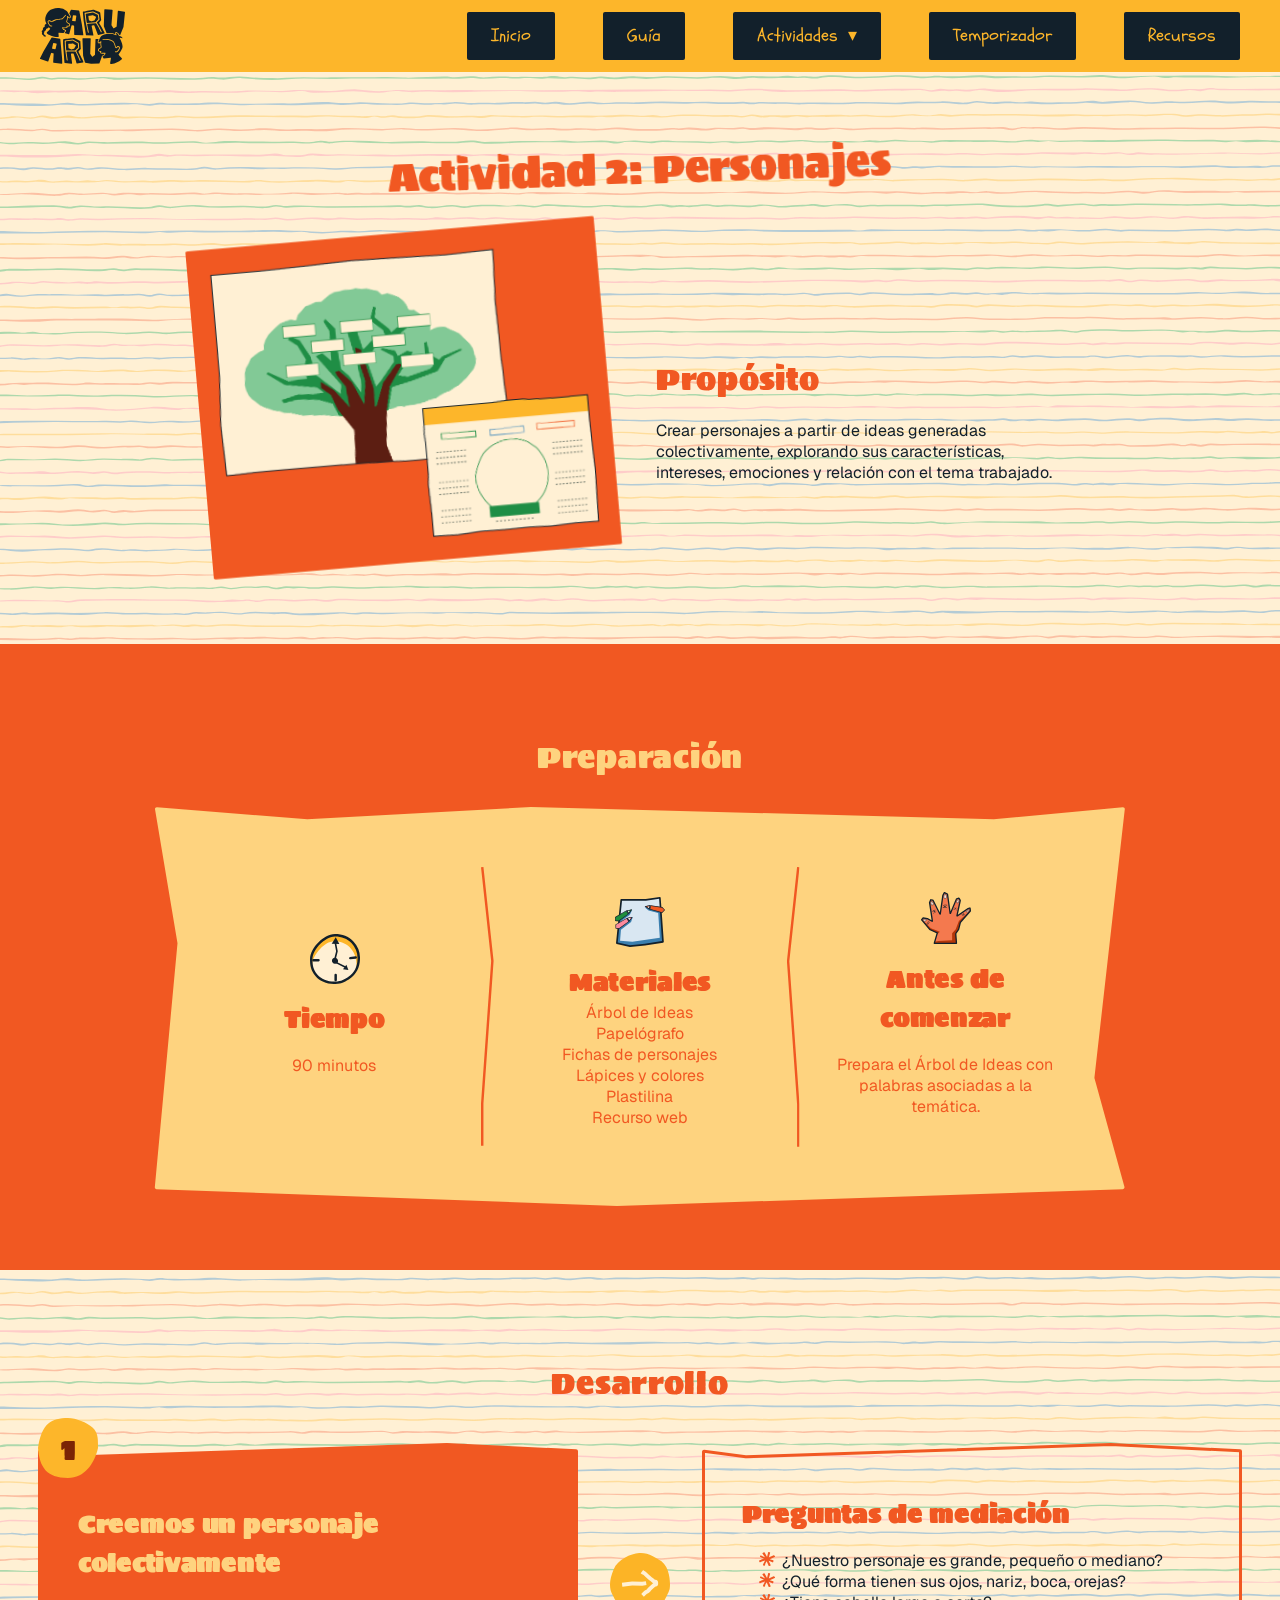
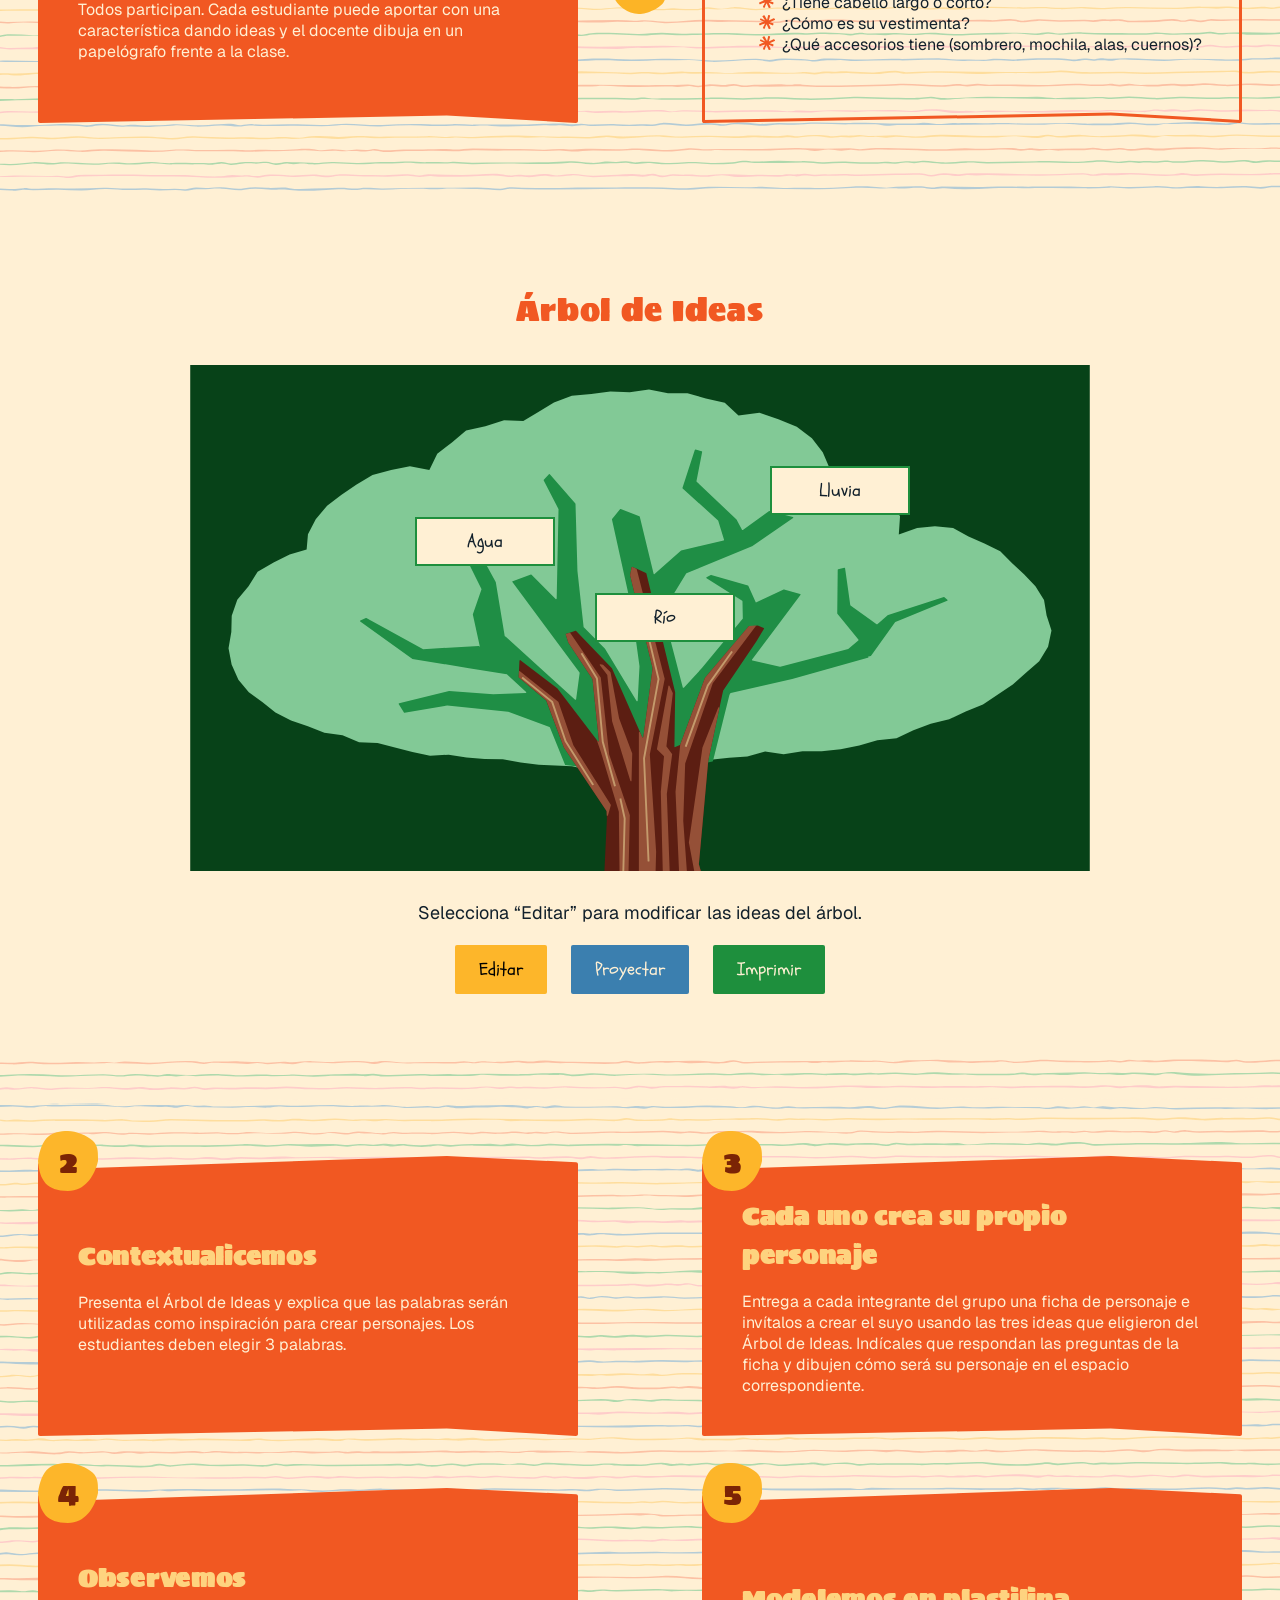
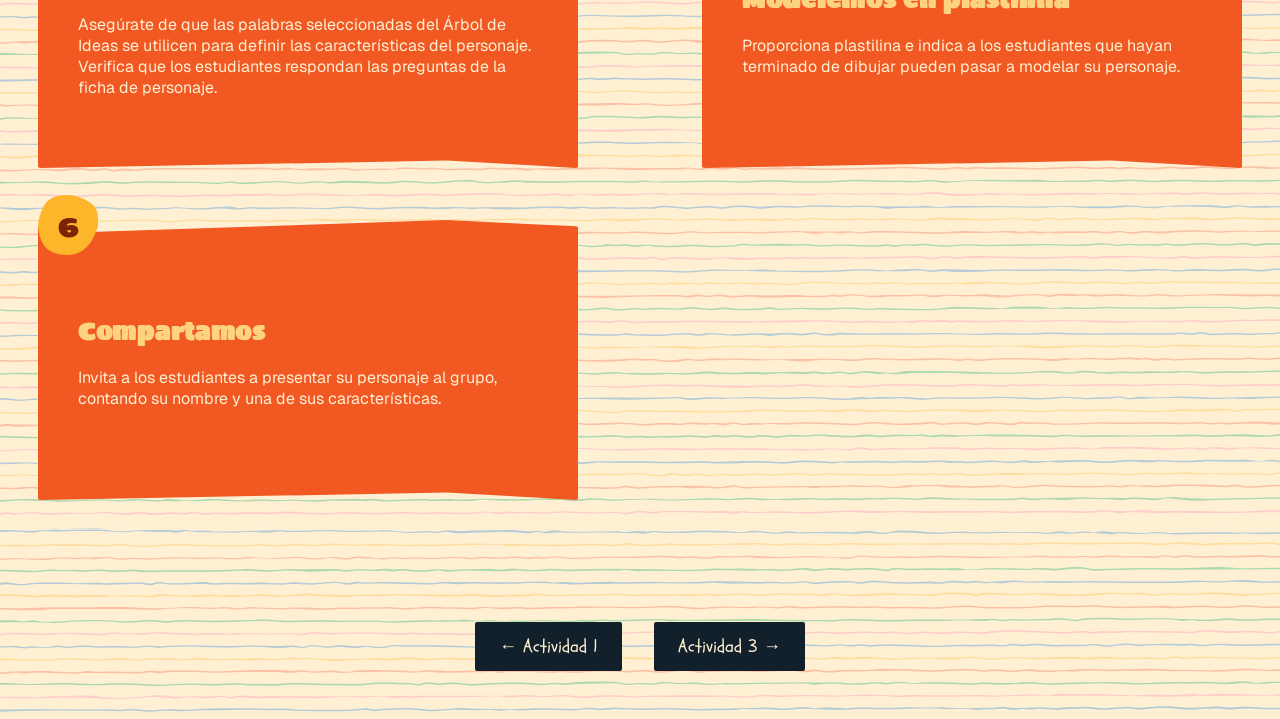
==== pages/actividad-personajes.html @ 2be4e79a "v1-material-didactico" ====
<!DOCTYPE html>
<html lang="es">
<head>
    <meta charset="UTF-8">
    <meta name="viewport" content="width=device-width, initial-scale=1.0">
    <title>Actividad 2</title>
    <link rel="stylesheet" href="../src/style.css">
    <link rel="icon"type="image/png" href="../src/assets/img/favicon.png">

</head>
<body>
    <header>
      <div id="menu"></div>
    </header>
    <main>
        <section class="section-t">
        <div class="container">
          <h1 class="titulo-actividad t-naranja inclinado">
            Actividad 2: Personajes</h1>

          <div class="actividad-intro">
            <div class="actividad-intro-imagen">
              <img src="../src/assets/img/personajes.png" alt="Personajes"/>
            </div>

            <div class="actividad-intro-texto">
              <h2 class="titulo-intro t-naranja">Propósito</h2>
              <p>
                Crear personajes a partir de ideas generadas colectivamente, explorando sus características, intereses,
                emociones y relación con el tema trabajado.
              </p>
            </div>

            </div>
        </div>
</section>

<section class="section bg-naranja">
    <h2 class="t-amarillo-medio h-center animar-scroll">Preparación</h2> 
  
    <div class="container"> 
      <div class="bloque-forma">   
        <div class="contenido-preparacion">

            <div class="bloque-contenido animar-scroll">
                <div class="bloque-imagen ">
                    <img src="../src/assets/img/reloj.svg" alt="Reloj"/>
                </div>
                <div class="bloque-texto t-naranja">
                    <h3>Tiempo</h3>
                    <p>90 minutos</p>
                </div>
            </div>
          
          
     <div class="separador  animar-scroll">
    <img 
        src="../src/assets/img/separador-vertical-n.svg" 
        class="separador-vertical"
        alt="separador vertical"
    >

    <img 
        src="../src/assets/img/separador-horizontal-n.svg" 
        class="separador-horizontal"
        alt="separador horizontal"
    >
</div>    

        <div class="bloque-contenido  animar-scroll">
                <div class="bloque-imagen ">
                    <img src="../src/assets/img/materiales.svg" alt="Materiales"/>
                </div>
                <div class="bloque-texto t-naranja">
                    <h3>Materiales</h3>

                    <ul>
                      <li>Árbol de Ideas</li>
                      <li>Papelógrafo</li>
                      <li>Fichas de personajes</li>
                      <li>Lápices y colores</li>
                      <li>Plastilina</li>
                      <li>Recurso web</li>
                    </ul>
            </div>
        </div>
 <div class="separador animar-scroll">
    <img 
        src="../src/assets/img/separador-vertical-n.svg" 
        class="separador-vertical" style="transform: scaleX(-1);"
        alt="separador vertical"
    >

    <img 
        src="../src/assets/img/separador-horizontal-n.svg" 
        class="separador-horizontal"
        alt="separador horizontal"
    >
</div> 

        <div class="bloque-contenido  animar-scroll">
                <div class="bloque-imagen ">
                    <img src="../src/assets/img/a-comenzar.svg" alt="a-comenzar"/>
                </div>
                <div class="bloque-texto t-naranja">
                    <h3>Antes de comenzar</h3>
                    <p>Prepara el Árbol de Ideas con palabras asociadas a la temática.</p>
            </div>
        </div>
    </div>   
  </div>
</div>
</section>

<section class="section-t section">
  <div class="container">
    <h2 class=" t-naranja h-center animar-scroll">Desarrollo</h2>
    <div class="desarrollo-contenido">
      <div class="desarrollo-bloque-wrapper animar-scroll">
        <div class="numero-paso t-naranja-oscuro">1</div>
        <div class="desarrollo-bloque des-personajes">
        <h3 class="t-amarillo-medio">Creemos un personaje colectivamente</h3>
        <p class="t-beige">Todos participan.
            Cada estudiante puede aportar con una característica dando ideas y el docente dibuja en un papelógrafo frente a la clase.</p>
      </div>

      </div>
      
    
      <div class="icono-flecha animar-scroll">
        <img src="../src/assets/img/flecha.svg" alt="flecha"></div>

      <div class="desarrollo-bloque des-border-4 animar-scroll">
        <h3 class="t-naranja movil-pregunta">Preguntas de mediación</h3>
        <ul class="bullet-naranja">
          <li>¿Nuestro personaje es grande, pequeño o mediano?</li>
          <li>¿Qué forma tienen sus ojos, nariz, boca, orejas?</li>
          <li>¿Tiene cabello largo o corto?</li>
          <li>¿Cómo es su vestimenta?</li>
          <li>¿Qué accesorios tiene (sombrero, mochila, alas, cuernos)?</li>
        </ul>
      </div>

    </div>
  </div>
</section>

<section class="section arbol-section">
    <div class="container">

        <h2 class="t-naranja animar-scroll image-scroll">Árbol de Ideas</h2>
        <div class="arbol-contenedor animar-scroll image-scroll">
          <img class="arbol-fondo-impresion" src="/src/assets/img/arbol-illustracion.svg">
          <button id="btn-salir-proyeccion-arbol" class="btn-salir-proyeccion">
          <img
            src="../src/assets/img/cerrar-rojo.svg"
            alt="Salir de proyección"
          />
        </button>
          <div class="arbol-ideas">

    <div class="idea-wrapper">
       <span class="icono-mover"></span>
        <input 
            type="text" 
            class="idea" 
            value="Agua" 
            readonly
        >
        <input 
            type="checkbox" 
            class="idea-checkbox"
        >
    </div>

    <div class="idea-wrapper">
       <span class="icono-mover"></span>
        <input 
            type="text" 
            class="idea" 
            value="Lluvia" 
            readonly
        >
        <input 
            type="checkbox" 
            class="idea-checkbox"
        >
    </div>

    <div class="idea-wrapper">
       <span class="icono-mover"></span>
        <input 
            type="text" 
            class="idea" 
            value="Río" 
            readonly
        >
        <input 
            type="checkbox" 
            class="idea-checkbox"
        >
    </div>
  </div>
</div>


         <div class="arbol-instruccion animar-scroll" id="arbol-instruccion">
    Selecciona “Editar” para modificar las ideas del árbol.
</div>

        <div class="arbol-botones animar-scroll image-scroll">

            <!-- Modo normal -->
            <button id="btn-editar-arbol">Editar</button>
            <button id="btn-proyectar-arbol">Proyectar</button>
            <button id="btn-imprimir-arbol">Imprimir</button>

            <!-- Modo edición -->
            <button id="btn-agregar-arbol">Agregar</button>
            <button id="btn-eliminar-arbol">Eliminar</button>
            <button id="btn-guardar-arbol">Guardar</button>
            <button id="btn-cancelar-arbol">Cancelar</button>

        </div>

    </div>
</section>

<section class="section-t">
    <div class="container">
    <div class="desarrollo-contenido dos-columnas">
      <div class="desarrollo-bloque-wrapper animar-scroll">
        <div class="numero-paso t-naranja-oscuro">2</div>
        <div class="desarrollo-bloque des-personajes desn-movil-2">
          <h3 class="t-amarillo-medio">Contextualicemos</h3>
          <p class="t-beige">Presenta el Árbol de Ideas y explica que las palabras serán utilizadas como inspiración para crear personajes.
            Los estudiantes deben elegir 3 palabras.</p>
        </div>
      </div>

      <div class="desarrollo-bloque-wrapper animar-scroll">
        <div class="numero-paso t-naranja-oscuro">3</div>
        <div class="desarrollo-bloque des-personajes desn-movil-3">
          <h3 class="t-amarillo-medio movil-pregunta">Cada uno crea su propio personaje</h3>
          <p class="t-beige">Entrega a cada integrante del grupo una ficha de personaje e invítalos a crear el suyo usando las tres ideas que eligieron del Árbol de Ideas.
            Indícales que respondan las preguntas de la ficha y dibujen cómo será su personaje en el espacio correspondiente.</p>
        </div>
      </div>

      <div class="desarrollo-bloque-wrapper animar-scroll">
        <div class="numero-paso t-naranja-oscuro">4</div>
        <div class="desarrollo-bloque des-personajes">
          <h3 class="t-amarillo-medio movil-pregunta">Observemos</h3>
          <p class="t-beige">Asegúrate de que las palabras seleccionadas del Árbol de Ideas se utilicen para definir las características del personaje.
            Verifica que los estudiantes respondan las preguntas de la ficha de personaje.</p>
        </div>
      </div>

      <div class="desarrollo-bloque-wrapper animar-scroll">
        <div class="numero-paso t-naranja-oscuro">5</div>
        <div class="desarrollo-bloque des-personajes">
          <h3 class="t-amarillo-medio">Modelemos en plastilina</h3>
          <p class="t-beige">Proporciona plastilina e indica a los estudiantes que hayan terminado de dibujar pueden pasar a modelar su personaje.</p>
        </div>
      </div>
    <div class="desarrollo-bloque-wrapper animar-scroll">
        <div class="numero-paso t-naranja-oscuro">6</div>
        <div class="desarrollo-bloque des-personajes">
          <h3 class="t-amarillo-medio">Compartamos</h3>
          <p class="t-beige">Invita a los estudiantes a presentar su personaje al grupo, contando su nombre y una de sus características.</p>
        </div>
      </div>
</section>
<section class="navegacion-actividad section-t">
    <div class="container animar-scroll image-scroll">
        <a href="./actividad-tablero.html" class="btn-navegacion">
            ← Actividad 1
        </a>

        <a href="./actividad-historia.html" class="btn-navegacion">
            Actividad 3 →
        </a>
    </div>
</section>
    </main>
        <script type="module" src="../src/js/main.js"></script>
</body>
</html>
---- src/style.css ----
:root {
    /* Colores */
    --beige:#FFF0D4;
    --azul: #3B7FAF;
    --naranja: #F15822;
    --amarillo:#FDB62A;
    --rosa:#FE8A9D;
    --verde:#1E8F3D;
    --negro: #12202B;
    --azul-medio:#8CB8D7;
    --naranja-medio:#F4794E;
    --amarillo-medio:#FED37F;
    --verde-medio:#78BC8B;
    --rosa-medio: #FEB9C4;
    --azul-oscuro:#055580;
    --naranja-oscuro: #7B2405;
    --verde-oscuro: #074218;

    /* Tipografías */
    --fuente-principal: "Sigmar";
    --fuente-secundaria: "Geist";
    --fuente-complementaria: "Schoolbell";

    /*Espaciado*/
    --espacio-16: 1rem;
    --espacio-24: 1.5rem;
    --espacio-32: 2rem;
    --espacio-48: 3rem;
    --espacio-64: 4rem;
}   
@font-face {
    font-family: "Sigmar";
    src: url(/src/assets/fonts/Sigmar.ttf);
}
@font-face {
    font-family: "Schoolbell";
    src: url(/src/assets/fonts/Schoolbell.ttf);
}
@font-face {
    font-family: "Geist";
    src: url("/src/assets/fonts/Geist-VariableFont_wght.ttf") format("truetype");
    font-weight: 100 900;
    font-style: normal;
}
* {
    box-sizing: border-box;
}
body {
    margin: 0;
    font-family: var(--fuente-secundaria);
    color: var(--negro);
    background-color: var(--beige);
}
.container {
    width: 100%;
    max-width: 1248px;
    margin: 0 auto;
    padding: 0 24px;
}

.section-t{
    padding: var(--espacio-64) 0px;
    background-image: url("/src/assets/img/lineas-t.svg");
    background-position: center;
    /*background-size: 100% 100%;*/
    background-repeat: repeat-y;
    
}
.section{
    padding: var(--espacio-64) var(--espacio-64);
}
.section-patron{
    padding: var(--espacio-64) 0px;
    background-image: url("/src/assets/img/Asset-45.svg");
    background-position: center;
}
.wrapper{
    display: flex;
    align-items: center;
    justify-content: center;
}
img {
    max-width: 100%;
    display: block;
}
button{
    display: flex;
    justify-content: center;
    align-items: center;
    gap: 10px;

    font-family: var(--fuente-complementaria);
    font-size: 18px;
    line-height: normal;
    font-weight: 400;
    
    min-height: 48px;
    padding: 12px 24px;

    border: none;
    border-radius: 2px;
    cursor: pointer;     
}
button:hover{
    opacity: 0.85;
}
button:active {
    transform: scale(0.98);
}
button:disabled {
    opacity: 0.5;
    cursor: not-allowed;
}
input{
    font-family: var(--fuente-principal);
}
h1{
    font-family: var(--fuente-principal);
    font-size: 40px;
    font-weight: 400;
    margin-top: 0px;
}
.inclinado{
    transform: rotate(-2deg);
}
h2{
   font-family: var(--fuente-principal);
    font-size: 30px;
    font-weight: 400;
    /*margin-bottom: 16px;*/ 
    letter-spacing: 0.72px;

}
h3 {
    font-family: var(--fuente-principal);
    font-size: 24px;
    line-height: normal;
    margin: 0;
    letter-spacing: 0.72px;
}
h4{
    font-family: var(--fuente-principal);
    font-size: 18px;
    margin-top: 24px;
    margin-bottom: 0;
    letter-spacing: 0.48px;
}
.h-center{
    text-align: center;
}
p{
    font-family: var(--fuente-secundaria);
    font-size: 16px;
    font-style: normal;
    font-weight: 400;
    line-height: normal;
}
.bold{
    font-family: var(--fuente-secundaria);
    font-size: 16px;
    font-style: normal;
    font-weight: 700;
    line-height: normal;
}
.texto-span{
    margin-top: 0;
}
.texto-pequeno {
    font-family: var(--fuente-complementaria);
    font-size: 18px;
    font-weight: 400;
    line-height: 24px;
}
ul {
    font-family: var(--fuente-secundaria);
    font-size: 16px;
    line-height: normal;
}
.bullet-azul{
    list-style: none;
    list-style-image: url('/src/assets/img/bullet-1.svg');
}
.bullet-azul li{
    margin-bottom: 2px;
}
.bullet-naranja{
    list-style: none;
    list-style-image: url('/src/assets/img/bullet-2.svg');
}
.bullet-verde{
    list-style: none;
    list-style-image: url('/src/assets/img/bullet-3.svg');
}
.bullet-check{
    margin: 0;
    padding: 0;
    list-style: none;
    list-style-image: url('/src/assets/img/bullet-4.svg'); 
}
.logo {
    width: 48px;
    height: 48px;
}
.t-azul{
    color: var(--azul);
}
.t-naranja{
    color: var(--naranja);
}
.t-rosa{
    color: var(--rosa);
}
.t-verde{
    color: var(--verde);
}
.t-azul-oscuro{
    color: var(--azul-oscuro);
}
.t-naranja-oscuro{
    color: var(--naranja-oscuro);
}
.t-verde-oscuro{
    color: var(--verde-oscuro);
}
.t-amarillo{
    color: var(--amarillo);
}
.t-beige{
    color: var(--beige);
}
.t-amarillo-medio{
    color: var(--amarillo-medio);
}
.bg-azul{
    background-color: var(--azul);
}
.bg-naranja{
    background-color: var(--naranja);
}
.bg-verde{
    background-color: var(--verde);
}
.bg-amarillo{
    background-color: var(--amarillo);
}
.bg-rosa{
    background-color: var(--rosa);
}
.bg-amarillo-medio{
    background-color: var(--amarillo-medio);
}
.bg-naranja-medio{
    background-color: var(--naranja-medio);
}
.bg-verde-medio{
    background-color: var(--verde-medio);
}
.bg-azul-medio{
    background-color: var(--azul-medio);
}
.bg-beige{
    background-color: var(--beige);
}
.icono-flecha{
    width: 60px;
}
/*-------------MENU-----------*/
header{
    width: 100%;
    background-color: var(--amarillo);
}
.menu {
    width: 100%;
    min-height: 72px;
}

.menu .container {
    min-height: 72px;
    display: flex;
    align-items: center;
    justify-content: space-between;
    
}
.logo {
    display: flex;
    flex-shrink: 0;
    align-items: center;
}
.logo img {
    /*width: 90px;---------------------logo seting-------------*/
    max-width: none;
    height: 56px;
    width: auto;
}
.menu-enlaces {
    display: flex;
    align-items: center;
    gap: 48px;
}
.menu-enlaces a {
    display: flex;
    justify-content: center;
    align-items: center;

    gap: 10px;

    min-height: 48px;
    padding: 12px 24px;

    font-family: var(--fuente-complementaria);
    font-size: 18px;
    line-height: 24px;

    color: var(--amarillo);
    text-decoration: none;

    background-color: var(--negro);
    border: none;
    border-radius: 2px;
    cursor: pointer;

    transition: transform 0.25s cubic-bezier(0.34, 1.56, 0.64, 1);
}
.menu-enlaces a:hover {
    opacity: 0.85;
    transform: scale(1.05) rotate(-2deg);
}
.menu-enlaces a:active {
    transform: scale(0.98);
}
.menu-toggle {
    display: none;
    border: none;
    background: none;
    padding: 0;
    cursor: pointer;
}
.menu-toggle img {
    width: 32px;
    height: 32px;
}
.menu-dropdown-contenido a:hover {
    opacity: 0.85;
    transform: none;
}

/*--------------DROPDOWN ACTIVIDADES-----------------*/
.menu-dropdown {
    position: relative;
}
.menu-dropdown-boton {
    min-height: 48px;
    padding: 12px 24px;
    font-family: var(--fuente-complementaria);
    font-size: 18px;
    line-height: 24px;
    color: var(--amarillo);
    background-color: var(--negro);
    border-radius: 2px;
    
    cursor: pointer;
}
.menu-dropdown-boton::after {
    content: "▾";
    font-size: 18px;
    display: inline-block;
}
.menu-dropdown-contenido {
    display: none;
    position: absolute;
    margin-top: 2px;
    top: 100%;
    left: 0;
    width: 100%;
    min-width: 0;
    background-color: var(--beige);
    z-index: 100;
}

.menu-dropdown-contenido a {
    display: block;
    padding: 12px 24px;
    margin-bottom: 2px;
    text-decoration: none;
}

.menu-dropdown:hover .menu-dropdown-contenido {
    display: block;
}
.menu-dropdown-boton:hover {
    opacity: 0.85;
    transform: scale(1.05) rotate(-2deg);
}
.menu-dropdown-boton:active {
    transform: scale(0.98);
}
.menu-toggle img {
    transition: transform 0.3s ease;
}

.menu-toggle img.icono-rotado {
    transform: rotate(90deg);
}
/*------------------INICIO:WEB---------------*/
.inicio-portada{
    display: flex;
    flex-direction: column;
    width: 533px;
    height: auto;
    gap: 24px;
}
.wrapper-portada{
    gap: 100px;
}
.actividades-container{
    display: flex;
    flex-direction: column;
    gap: 32px;
}
.texto-portada {
    font-size: 18px;
    font-weight: 500;
    text-align: center;
    opacity: 0;
    animation: entrar-texto 0.4s ease-out 0.25s forwards;
}
.boton-actividad{
    opacity: 0;
    width: 300px;
    height: 100px;
    display: flex;
    align-items: center;
    justify-content: center;
    border-radius: 2px;

    transition:
        transform 0.3s ease,
        filter 0.3s ease
}
.boton-actividad a{
    width: 100%;
    height: 100%;

    display: flex;
    align-items: center;
    justify-content: center;

    text-decoration: none;
    font-family: var(--fuente-principal);
    color: var(--beige);
    font-size: 30px;
    text-align: center;

    transition: transform 0.3s ease;
}
.tablero{
    transform: rotate(-3deg);
}
.personajes{
    transform: rotate(3deg);
    margin-left: 48px;
}
.historia{
    transform: rotate(-3deg);
}
.tablero:hover {
    transform: rotate(3deg) scale(1.05);
}

.personajes:hover {
    transform: rotate(-3deg) scale(1.05);
}

.historia:hover {
    transform: rotate(3deg) scale(1.05);
}
/*------------PAGINAS-----------------------*/
/*------------SECCION INTRO-----------------*/
.titulo-actividad {
    text-align: center; 
    margin-bottom: var(--espacio-48);
}
.actividad-intro{
    display: flex;
    align-items: center;
    justify-content: center;
    gap: var(--espacio-32);
}
.titulo-intro{
    margin-bottom: var(--espacio-16);
    opacity: 0;
    animation: entrar-titulo 0.5s ease-out 0.3s forwards;
}
.actividad-intro-texto{
    width: 410px;
}
.actividad-intro-texto p {
    opacity: 0;
    animation: entrar-parrafo 0.5s ease-out 0.5s forwards;
        animation: entrar-parrafo 0.45s ease-out 0.55s forwards;
}
.actividad-intro-imagen{
    width: 410px;
    height: 330px;
    transform: rotate(-2.5deg);

    animation: entrar-imagen 0.8s ease-out forwards;
}
.actividad-intro-imagen img{
    width: 100%;
    height: 100%;
    object-fit: cover;
    border-radius: 2px;
}

/*--------------SECCION PREPARACION-----------------*/
.bloque-forma{
    background-image: url("/src/assets/img/forma-preparacion.svg");
    background-repeat: no-repeat;
    background-position: center;
    background-size: 100% 100%;
    padding: 20px 70px;
    margin-top: var(--espacio-24);
}
.contenido-preparacion {
    display: grid;
    grid-template-columns: 1fr 12.5px 1fr 12.5px 1fr;
    align-items: center;
    padding: 40px 30px;
}
.bloque-contenido {
    min-width: 0;
    width: 100%;

    display: flex;
    flex-direction: column;
    align-items: center;
    justify-content: center;
    text-align: center;
    gap: var(--espacio-16);
}
.bloque-texto {
    width: 100%;
    max-width: 242px;
    text-align: center;
    overflow-wrap: break-word;
}
.bloque-texto h3 {
    margin: 0;
}
.contenido-preparacion ul{
    list-style: none;
    padding: 0;
    margin: 0;
}
.separador-vertical {
    display: block;
}
.separador-horizontal{
    display: none;
}
/*--------------SECCION DESARROLLO I-----------------*/
.main-container{
    display: flex;
    flex-direction: column;
    gap: var(--espacio-32)
}
.desarrollo-bloque-wrapper {
    position: relative;
}
.desarrollo-bloque{
    width: 440px; /*check*/
    height: 300px; /*check*/
    display: flex;
    flex-direction: column;
    
    padding: 76px 40px;
    background-repeat: no-repeat;
    background-position: center;
    background-size: 100% 100%;
    
    justify-content: center;
    
    overflow-wrap: break-word;

    text-align: left;
}
.desarrollo-bloque ul{
    margin: 0px 0px 16px 0px;
}
.desarrollo-contenido{
    display: grid;
    grid-template-columns: 540px 60px 540px;
    align-items: center;
    justify-content: center;
    column-gap: 32px;
    row-gap: 32px;
    margin-top: var(--espacio-24);
}
/* Estructura de 3 elementos */
.desarrollo-contenido > .desarrollo-bloque-wrapper {
    grid-column: 1;
}

.desarrollo-contenido > .icono-flecha {
    grid-column: 2;
}

.desarrollo-contenido > .desarrollo-bloque {
    grid-column: 3;
}
/* Estructura de 2 elementos */
.desarrollo-contenido.dos-columnas
.desarrollo-bloque-wrapper:nth-child(odd){
    grid-column: 1;
}

.desarrollo-contenido.dos-columnas
.desarrollo-bloque-wrapper:nth-child(even){
    grid-column: 3;
}
.numero-paso{
    position: absolute;
    top: -5%;
    /*transform: translateY(-50%);*/
    width: 60px;
    height: 60px;
    z-index: 2;

    background-image: url("/src/assets/img/elipse-num.svg");
    background-size: contain;
    background-repeat: no-repeat;
    background-position: center;

    display: flex;
    align-items: center;
    justify-content: center;

    font-family: var(--fuente-principal);
    font-size: 32px;
}
.desarrollo-bloque h3 {
    margin-bottom: var(--espacio-16);
}
.desarrollo-bloque p {
    margin: 0;
}
.bullet-beige{
    list-style: none;
    margin-top: 8px;
    
}
.bullet-beige ul{
    margin-bottom: 0px;
    padding-left: 8px;
}
/*---------------------SVG-DESARROLLO-----------------------*/
.des-tablero{
    background-image: url("/src/assets/img/forma-1.svg");
    width: 540px;
    background-size: 100% 100%;
}

.des-border{
    background-image: url("/src/assets/img/forma-border-1.svg");
    width: 540px;
    background-size: 100% 100%;

}
/*Personajes*/
.des-personajes{
    background-color: var(--naranja);
    mask: url("/src/assets/img/forma-1.svg") center / 100% 100% no-repeat;
    width: 540px;
}
.des-border-4{
    background-image: url("/src/assets/img/forma-border-n-1.svg");
    width: 540px;
}
/*Historia*/
.des-historia{
    background-color: var(--verde);
    mask: url("/src/assets/img/forma-1.svg") center / 100% 100% no-repeat;
    width: 540px;
    
}
.des-border-5{
    background-image: url("/src/assets/img/forma-border-5.svg");
    width: 540px;   
}
/*--------------NAVEGACIÓN ACTIVIDADES-----------------*/
.navegacion-actividad {
    padding: var(--espacio-48) 0;
}

.navegacion-actividad .container {
    display: flex;
    /*justify-content: space-between;*/
    justify-content: center;
    align-items: center;
    gap: 32px;
}

.btn-navegacion {
    display: inline-flex;
    align-items: center;
    justify-content: center;

    padding: 12px 24px;

    background-color: var(--negro);
    color: var(--beige);

    font-family: var(--fuente-complementaria);
    font-size: 18px;
    text-decoration: none;

    border-radius: 2px;

    transition: transform 0.2s ease, background-color 0.2s ease;
}

.btn-navegacion:hover {
    transform: translateY(-2px);
    opacity: 90%;
}
/*-------------------SECCION PREGUNTA-----------------------*/
.pregunta-section{
    display: flex;
    flex-direction: column;
    align-items: center;
    justify-content: center;
    text-align: center;   
}
.pregunta-forma {
    background-color: var(--azul);
    margin: 30px 40px;
    padding: 5px; 
    clip-path: polygon(0% 100%, 4% 96%, 52% 100%, 100% 100%, 100% 76%, 99% 18%, 100% 2%, 92% 0%, 4% 4%, 0% 2%);

    transition: background-color 0.2s ease, transform 0.2s ease;
}
#pregunta-input {
    width: 100%;
    height: 60px;
    min-height: 60px;

    resize: none;
    overflow: hidden;

    border: none;
    outline: none;
   
    background: var(--beige);
    padding: 12px 20px;

    font-family: var(--fuente-principal);
    font-size: 22px;
    color: var(--negro);

    text-align: center;

    clip-path: inherit;
}
#pregunta-input:read-only {
    cursor: default;
}
#pregunta-input:not([readonly]) {
    cursor: text;
    color: #12202ba6;
    /*color: var(--azul-medio);*/
}
.pregunta-botones {
    display: flex;
    justify-content: center;
    gap: 24px;
}
.pregunta-botones button {
    border: none;
    cursor: pointer;
    padding: 12px 24px;
}
/* Estado normal */
#btn-accion {
    background-color: var(--naranja);
    color: var(--beige);
}
#btn-secundario {
    background-color: var(--azul);
    color: var(--beige);
}
/* Estado edición */
.pregunta-section.editando h2,
.pregunta-section.editando .pregunta-instruccion {
    opacity: 0.45;
    transition: opacity 0.2s ease;
}
.pregunta-section h2,
.pregunta-section .pregunta-instruccion {
    transition: opacity 0.2s ease;
}

.pregunta-forma.editando {
    
    background-color: var(--azul-medio);
    transform: scale(1.01);
}
#btn-accion.edicion {
    background-color: var(--verde-medio);
    color: var(--negro);
}
#btn-secundario.edicion {
    background-color: var(--naranja-medio);
    color: var(--negro);
}
/*Fullscreen*/
.pregunta-section:fullscreen {
    min-height: 100vh;
    overflow-y: auto;
    display: flex;
    align-items: center;
    justify-content: center;
}
.pregunta-section.proyectando .container {
    max-width: 1100px;
    text-align: center;
}
.pregunta-section.proyectando h2 {
    font-size: 48px;
    margin-bottom: 40px;
}
.pregunta-section.proyectando .pregunta-instruccion,
.pregunta-section.proyectando .pregunta-botones {
    display: none;
}

.pregunta-section.proyectando .pregunta-forma {
    margin: 0 auto;
    transform: none;
}

.pregunta-section.proyectando #pregunta-input {
    font-size: 32px;
    padding: 20px;
    min-height: 60px;
    height: auto;
}
/*Boton cerrar*/
.btn-salir-proyeccion {
    display: none;

    position: fixed;
    top: 24px;
    right: 24px;

    width: 50px;
    height: 50px;
    padding: 8px;

    border: none;
    background: transparent;
    cursor: pointer;
    z-index: 1000;

    transition: transform 0.2s ease;
}

.btn-salir-proyeccion img {
    width: 100%;
    height: 100%;
}
.pregunta-section.proyectando .btn-salir-proyeccion {
    display: block;
}
/*icono cerrar en album*/
.arbol-contenedor:fullscreen .btn-salir-proyeccion {
    display: block;
}
.btn-salir-proyeccion:hover {
    transform: scale(1.1);
}
/*-------------------ARBOL DE IDEAS-----------------------*/
.arbol-fondo-impresion {
    display: none;
}
.arbol-section {
    text-align: center;
}

.arbol-contenedor {
    /*background-color: var(--verde-medio);*/
    position: relative;
    width: 100%;
    max-width: 900px;
    /*height: 500px;*/
    aspect-ratio: 16/9;
    margin: 30px auto;
    
    background-image: url("/src/assets/img/arbol-illustracion.svg");
    background-repeat: no-repeat;
    background-position: center;
    background-size: contain;
}

.arbol-ideas {
    position: absolute;
    inset: 0;
}
.idea-wrapper {
    position: absolute;
    display: flex;
    align-items: center;
    gap: 4px;
}
/*-------------Checkbox de eliminación---------*/
.idea-checkbox {
    display: none;
    position: static;
    order: -1;
    width: 20px;
    height: 20px;
    margin: 0;
    flex-shrink: 0;
    cursor: pointer;
    accent-color: var(--naranja);
    border-radius: 0;
    border: solid 2px var(--naranja);
}
/*-------------------Palabras-----------------------*/
.idea {
    box-sizing: border-box;
    width: auto;
    padding: 10px 16px;

    border: solid 2px var(--verde);
    outline: none;
    resize: none;

    background-color: var(--beige);

    font-family: var(--fuente-complementaria);
    font-size: 18px;
    color: var(--negro);

    text-align: center;
    
}

.idea-wrapper:nth-child(1) {
    top: 30%;
    left: 25%;
}

.idea-wrapper:nth-child(2) {
    top: 20%;
    right: 20%;
}

.idea-wrapper:nth-child(3) {
    top: 45%;
    left: 45%;
}
/*-------------------Botones-----------------------*/
.arbol-botones {
    display: flex;
    justify-content: center;
    gap: 24px;
    flex-wrap: wrap;
}

.arbol-botones button {
    border: none;
    cursor: pointer;
    padding: 12px 24px;

    font-family: var(--fuente-complementaria);
    font-size: 18px;
}
/* Colores del modo normal */
#btn-editar-arbol {
    background-color: var(--amarillo);
}

#btn-proyectar-arbol {
    background-color: var(--azul);
    color: var(--beige);
}

#btn-imprimir-arbol {
    background-color: var(--verde);
    color: var(--beige);
}
/* Los botones de edicion ocultos */
#btn-agregar-arbol{
    background-color: var(--amarillo-medio);
}
#btn-eliminar-arbol{
    background-color: var(--azul-medio);
}
#btn-guardar-arbol{
    background-color: var(--verde-medio);
}
#btn-cancelar-arbol{
    background-color: var(--naranja-medio);
}
#btn-agregar-arbol,
#btn-eliminar-arbol,
#btn-guardar-arbol,
#btn-cancelar-arbol {
    display: none;
}
/*--------------- Setting-eliminar----------*/

.arbol-section.eliminando .idea-checkbox {
    display: block;
}
/*--------------- Modo edicion----------*/
.arbol-section.editando #btn-editar-arbol,
.arbol-section.editando #btn-proyectar-arbol,
.arbol-section.editando #btn-imprimir-arbol {
    display: none;
}

.arbol-section.editando #btn-agregar-arbol,
.arbol-section.editando #btn-eliminar-arbol,
.arbol-section.editando #btn-guardar-arbol,
.arbol-section.editando #btn-cancelar-arbol {
    display: block;
}

/* Inputs editables */

.arbol-section.editando .idea {
    border: 2px solid var(--naranja-medio);
    cursor: grab;
    background-color: var(--amarillo-medio);
}

/* Indicador visual de edición */
.arbol-section.editando .arbol-contenedor {
    outline: 3px dashed var(--naranja-medio);
    outline-offset: 6px;
}
.arbol-section.eliminando .idea {
    cursor: pointer;
    border: 2px dashed var(--naranja);
}

.icono-mover {
    display: none;
    width: 20px;
    height: 20px;
    background-image: url("/src/assets/img/icono-mover.svg");
    background-repeat: no-repeat;
    background-position: center;
    background-size: contain;
    cursor: grab;
    flex-shrink: 0;
}.arbol-section.editando .idea-wrapper:hover {
    transform: translateY(-2px);
}
.arbol-section.editando .idea-wrapper {
    cursor: grab;
}
.arbol-section.editando .icono-mover {
    display: block;
}
.arbol-section.eliminando .icono-mover {
    display: none;
}
/*-------------------Instruccion-----------------------*/
.arbol-instruccion {
    max-width: 700px;
    margin: 0 auto 20px;
    text-align: center;

    font-family: var(--fuente-secundaria);
    font-size: 18px;
    line-height: 24px;
    color: var(--negro);
}
/*----------Fullscreen-------------*/
.arbol-contenedor:fullscreen {
    width: 100vw;
    height: 100vh;

    display: flex;
    align-items: center;
    justify-content: center;

    background-color: var(--verde-medio);
}
.arbol-contenedor:fullscreen .arbol-ideas {
    position: absolute;

    width: min(100vw, 177.78vh);
    height: min(100vh, 56.25vw);

    left: 50%;
    top: 50%;

    transform: translate(-50%, -50%);
}
.arbol-contenedor:fullscreen .idea {
    font-size: 28px;
    padding: 14px 22px;
}
/*------------------ARBOL:IMPRIMIR---------------*/
@media print {
    @page {
        size: landscape;
        margin: 0;
    }

    html,
    body {
        width: 100%;
        height: 100%;
        margin: 0;
        padding: 0;
        overflow: hidden;
    }

    /* Ocultar toda la página visualmente */
    body * {
        visibility: hidden;
    }
    .arbol-fondo-impresion {
    display: block !important;
    position: absolute;
    inset: 0;
    width: 100%;
    height: 100%;
    object-fit: contain;
    z-index: 0;
    }
    /* Mostrar solamente el Árbol */
    .arbol-section,
    .arbol-section * {
        visibility: visible;
    }

    /* Sacar el árbol de la estructura normal de la página */
    .arbol-section {
        position: absolute;
        left: 0;
        top: 0;
        width: 100%;
        margin: 0;
        padding: 0;
    }

    .arbol-section .container {
        width: 100%;
        max-width: none;
        padding: 0;
    }

    /* Ocultar controles */
    .arbol-botones,
    .arbol-instruccion,
    .btn-salir-proyeccion,
    .icono-mover,
    .idea-checkbox {
        display: none !important;
    }

    /* Árbol */
    /*.arbol-contenedor {
        width: 900px;
        height: 506px;
        max-width: 100%;
        margin: 30px auto;
        position: relative;
    }*/
    .arbol-contenedor {
        width: 900px !important;
        height: 506px !important;
        max-width: none !important;
        aspect-ratio: auto !important;
        margin: 0 auto !important;
        position: relative;
        overflow: visible !important;
    }
    .arbol-ideas {
    z-index: 1;
    }
}

/*------------------RECURSOS---------------*/
.recursos-main{
    display: flex;
    flex-direction: column;
    gap: 32px;
}
.recurso-container{
    gap: 24px;
}
.recursos-info {
    width: 100%;
    max-width: 390px;
    min-height: 150px;

    display: flex;
    flex-direction: column;
    justify-content: space-between;
}
.recursos-info p {
    margin: 8px 0;
}
.botones-recursos{
    display: flex;
    gap: 16px;
}
.botones-recursos a {
    display: inline-flex;
    align-items: center;
    justify-content: center;

    padding: 12px 24px;
    color: var(--beige);

    font-family: var(--fuente-complementaria);
    font-size: 18px;
    text-decoration: none;

    border-radius: 2px;

    transition: transform 0.2s ease, background-color 0.2s ease;
}
.botones-recursos .boton-ver{
    color: var(--negro);
    border-radius: 2px;
}
.recurso-img{
    width: 165px;
}
/*------------------GUIA---------------*/
/*INFORMACION*/
.texto-container{
    display: flex;
    align-items: center;
    justify-content: center;
    gap: var(--espacio-32);

    padding: 64px 0 0 0;
}
.texto{
    padding: 24px;
    border-radius: 3px;
}
/*SECCION 2*/
.silueta{
    padding: 12px 0;
}
.silueta-movil {
    display: none;
}
.wrapper-grid{
    display: grid;
    grid-template-columns: 440px 60px 1fr;
    align-items: center;
    justify-content: center;
    column-gap: 32px;

    width: fit-content;
    margin: 0 auto;
}
.wrapper-grid > .texto-teoria{
    grid-column: 1;
}
.texto-teoria{
    width: 440px;
}
.teoria-img{
    width: 415px;
    background-color: var(--negro);
    border-radius: 2px;
}
.historia-guia{
    margin-bottom: 16px;
}
.historia-guia p{
    font-size: 20px;
}
/*PIEZAS*/
.wrapper-material{
    display: flex;
    justify-content: center;
    align-items: center;
    gap: 0;
    margin-bottom: 32px;
}
.bloque-contenido-material {
    flex-shrink: 0;
    display: flex;
    flex-direction: column;
    align-items: center;
    justify-content: center;
    
    text-align: center;
    gap: 12px;
    overflow-wrap: break-word;

    background-repeat: no-repeat;
    background-position: center;
    background-size: 100% 100%;

}
.bloque-imagen img{
    width: 50px;
    margin-top: 12px;
}
.rompe{
    width: 460px;
    height: 360px; 
    background-image: url(/src/assets/img/rompe.svg);
    transform: translateX(-100px);
       
}
.cabeza{
    width: 405px;
    height: 360px;
    background-image: url(/src/assets/img/cabezas.svg);  
    transform: translateX(100px)
}
.rompe,
.cabeza {
    transition: transform 0.5s ease-in-out;
}

.wrapper-material.unidas .rompe {
    transform: translateX(30px);
}
.wrapper-material.unidas .cabeza {
    transform: translateX(-25px);
}

.bloque-texto{
    /*width: 300px;*/
    width: 80%;
    text-align: center;
}
.material-bullet {
    padding: 0;
    margin: 0;
}
.material-bullet li{
    list-style: none;
}
/*Seccion 4*/
.wrapper-actividad{
    gap: 12px;
    margin-bottom: 32px;
}
.p-span{
    margin-top: 0px;
}
.cuadro-act{
    max-width: 333px;
    width: 100%;
    height: 100%;
    max-height: 304px;
    padding: 30px 20px; 
    border-radius: 3px;  
}
.flecha-web{
    width:30px;
}
/*Seccion 5-6*/
.wrapper-lista{
    justify-content: center;
    align-items: flex-start;
    gap: 64px;
}
.bullet-check li{
    font-family: var(--fuente-complementaria);
    font-size: 20px;
    margin-bottom: 12px;
    padding-left: 12px;
}
.lista{
    width: 390px;
    height: 420px;
    padding: 24px 48px;
    background-image: url('../src/assets/img/lista.svg');
    background-repeat: no-repeat;
    background-position: center;
    background-size: contain;
    transform: rotate(2deg);
}
.texto-rol{
    margin-top: 0;
}
/*SECCION 7*/
.wrapper-md{
    gap: 24px;
}
.texto-md{
    width: 100%;
    max-width: 300px;
    height: 250px;
    display: flex;
    flex-direction: column;
    align-items: center;
    justify-content: center;
    text-align: center;
    padding: 24px 18px;
    border-radius: 3px;
    background-color: var(--beige)
}
.texto-md p{
    margin-top: 8px;
}
/* -------------TEMPORIZADOR------------------*/

.temporizador-section {
    min-height: calc(100vh - 72px);
    display: flex;
    align-items: center;
}

.temporizador {
    width: 100%;
    max-width: 700px;
    margin: 0 auto;

    display: flex;
    flex-direction: column;
    align-items: center;
    gap: 32px;

    text-align: center;
}

.temporizador h1 {
    margin: 0;
}

/* RELOJ */
.temporizador-reloj {
    display: flex;
    align-items: center;
    justify-content: center;

    font-family: var(--fuente-principal);
    font-size: 96px;
    line-height: 1;
    color: var(--azul);
}

/* CONTROLES */

.temporizador-controles {
    display: flex;
    justify-content: center;
    gap: 16px;
}

.temporizador-controles button,
.temporizador-tiempo button {
    border: none;
    cursor: pointer;

    padding: 12px 24px;

    background-color: var(--naranja);
    color: var(--beige);

    font-family: var(--fuente-complementaria);
    font-size: 20px;

    border-radius: 1px;

    transition:
        transform 0.2s ease,
        background-color 0.2s ease;
}

.temporizador-controles button:hover,
.temporizador-tiempo button:hover {
    transform: translateY(-2px);
    background-color: var(--naranja-medio);
}

/* SELECCIÓN DE TIEMPO */

.temporizador-tiempo {
    display: flex;
    flex-direction: column;
    align-items: center;
    gap: 16px;
}

.temporizador-tiempo p {
    margin: 0;
    font-family: var(--fuente-complementaria);
    font-size: 20px;
}

/* AJUSTE CON − Y + */

.ajuste-tiempo {
    display: flex;
    align-items: center;
    justify-content: center;
    gap: 20px;
}

.ajuste-tiempo button {
    width: 48px;
    height: 48px;

    padding: 0;

    display: flex;
    align-items: center;
    justify-content: center;

    border: none;
    border-radius: 1px;

    background-color: var(--azul);
    color: var(--beige);

    font-family: var(--fuente-principal);
    font-size: 28px;

    cursor: pointer;

    transition:
        transform 0.2s ease,
        background-color 0.2s ease;
}

.ajuste-tiempo button:hover {
    transform: scale(1.05);
}

#tiempo-seleccionado {
    min-width: 100px;

    font-family: var(--fuente-principal);
    font-size: 28px;
    text-align: center;
}

/* TIEMPOS RÁPIDOS */

.tiempos-rapidos {
    display: flex;
    justify-content: center;
    align-items: center;
    gap: 12px;
    flex-wrap: nowrap;
}

.tiempos-rapidos button {
    width: 100px;
    height: 44px;

    border: 2px solid var(--azul);
    border-radius: 1px;

    background-color: transparent;
    color: var(--azul);

    font-family: var(--fuente-complementaria);
    font-size: 18px;

    cursor: pointer;

    transition:
        transform 0.2s ease,
        background-color 0.2s ease,
        color 0.2s ease;
}

.tiempos-rapidos button:hover {
    transform: translateY(-2px);
    background-color: var(--azul);
    color: var(--beige);
}

/*------------ANIMACION:INICIO---------------*/
@keyframes aparecer-boton {
    from {
        opacity: 0;
         translate: 60px 0;
    }
    to {
        opacity: 1;
        translate: 0 0;
    }
}
.animar-entrada {
    opacity: 0;
    animation: aparecer-boton 0.45s ease-out forwards;
}
/*Botones*/
.boton-actividad:nth-child(1){
    animation-delay: 0.45s;
}
.boton-actividad:nth-child(2){
    animation-delay: 0.65s;
}
.boton-actividad:nth-child(3){
    animation-delay: 0.82s;
}
.boton-actividad:nth-child(4){
    animation-delay: 0.97s;
}
/*Logo*/
.logo-imagen {
    opacity: 0;
    animation: entrar-logo 0.4s ease-out forwards;
}
/*Texto*/
@keyframes entrar-logo {
    from {
        opacity: 0;
        translate: -60px 0;
    }
    to {
        opacity: 1;
        translate: 0 0;
    }
}
@keyframes entrar-texto {
    from {
        opacity: 0;
        translate: 0 -40px;
    }

    to {
        opacity: 1;
        translate: 0 0;
    }
}
@keyframes entrar-imagen {
    0% {
        opacity: 0;
        translate: -60px 0;
        rotate: -5deg;
    }

    50% {
        opacity: 1;
        translate: 0 0;
    }

    55% {
        rotate: 1deg;
    }

    100% {
        rotate: -2.5deg;
    }
}

.actividad-intro-imagen {
    transform-origin: left bottom;
    animation: entrar-imagen 0.8s ease-out forwards;
}
@keyframes entrar-titulo {
    from {
        opacity: 0;
        translate: 0 -30px;
    }

    to {
        opacity: 1;
        translate: 0 0;
    }
}
@keyframes entrar-parrafo {
    from {
        opacity: 0;
        translate: 0 20px;
    }

    to {
        opacity: 1;
        translate: 0 0;
    }
}
/*TITULO ANIMACION*/
@keyframes entrar-titulo {
    from {
        opacity: 0;
        translate: 0 -30px;
    }

    to {
        opacity: 1;
        translate: 0 0;
    }
}
.titulo-actividad {
    opacity: 0;
    animation: entrar-titulo 0.45s ease-out forwards;
}
/*ESCROLL ESCALA*/
.animar-scroll {
    opacity: 0;
    translate: 0 30px;
    transition:
        opacity 0.5s ease-out,
        translate 0.5s ease-out;
}

.animar-scroll.visible {
    opacity: 1;
    translate: 0 0;
}
/*Imagenes*/
.animar-scroll.image-scroll {
    opacity: 0;
    scale: 0.95;
    transition:
        opacity 0.5s ease-out,
        scale 0.5s ease-out;
}

.animar-scroll.image-scroll.visible {
    opacity: 1;
    scale: 1;
}
.silueta {
    opacity: 0;
    transition:
        opacity 0.6s ease-out,
        translate 0.6s ease-out;
}

.silueta-izquierda {
    translate: -80px 0;
}

.silueta-derecha {
    translate: 80px 0;
}

.silueta-visible {
    opacity: 1;
    translate: 0 0;
}
.wrapper-actividad > img.animar-scroll {
    translate: 0 15px;
}
.wrapper-actividad > img.animar-scroll.visible {
    translate: 0 0;
}
.lista-scroll {
    opacity: 0;
    translate: -60px 0;
    rotate: -5deg;
    transition:
        opacity 0.6s ease-out,
        translate 0.6s ease-out,
        rotate 0.6s ease-out;
}

.lista-scroll.visible {
    opacity: 1;
    translate: 0 0;
    rotate: 2deg;
}
/*ANIMACION ARBOL*/
.idea-wrapper.idea-nueva {
    animation: aparecer-idea 0.4s ease-out forwards;
}
@keyframes aparecer-idea {
    from {
        opacity: 0;
        scale: 0.7;
    }

    70% {
        opacity: 1;
        scale: 1.05;
    }

    to {
        opacity: 1;
        scale: 1;
    }
}
@keyframes eliminar-idea {
    from {
        opacity: 1;
        scale: 1;
    }

    to {
        opacity: 0;
        scale: 0.7;
    }
}

.idea-wrapper.eliminando-idea {
    animation: eliminar-idea 0.25s ease-out forwards;
}


/*--------------------ADAPTABILIDAD-----------------------
-------------------------MOVIL-----------------------*/
@media screen and (max-width: 768px) {
    
.section{
    /*margin: 32px 0;*/
    padding: 12px;
}
.section-t{
    padding: 12px 0;
}
.container{
    padding: 20px;
}
h1{
    font-size: 32px;
    line-height: normal;
    margin-bottom: 16px;
}
h2{
    font-size: 26px;
    line-height: 32px;
    letter-spacing: 0;
    margin: 12px 0;
}
h3{
    font-size: 18px;
}
.h-movil{
    text-align: center;
}
p{
    font-size: 14px;
    line-height: normal;
    margin: 12px 0;
}
.texto-pequeno{
    font-size: 16px;
    line-height: normal;
}
ul{
    font-size: 14px;
}

.bullet-azul li{
    margin-bottom: 0px;
}
.wrapper{
    margin: 20px auto;
}
/*--------------MENU-----------------*/
.menu .container {
        min-height: 64px;
        display: flex;
        flex-wrap: wrap;
        align-items: center;
        position: relative;
    }
    .menu-enlaces {
        display: none;
        flex-direction: column;
        padding: 24px 0;
    }
    .menu-toggle {
        display: block;
        border: none;
        background: none;
        font-size: 28px;
        cursor: pointer;
        margin-left: auto;
    }

.menu-enlaces.menu-abierto {
        display: flex;
        flex-direction: column;
        width: 100%;
        gap: 12px;
        text-align: center;
        order: 3;

        position: absolute;
        top: 100%;
        left: 0;

        padding: 24px;
        text-align: center;

        background-color: var(--amarillo);

        animation: aparecerMenu 0.25s ease-out;

        z-index: 1000;
    }
    .menu-enlaces a {
        width: 100%;
        
    }
    /* DROPDOWN ACTIVIDADES: MÓVIL */
.menu-dropdown {
    width: 100%;
    display: flex;
    flex-direction: column;
    align-items: center;
}

.menu-dropdown-boton {
    width: 100%;
}

/*DROPDOWN CERRADO*/
.menu-dropdown-contenido {
    display: none;
    position: static;
    width: 100%;
    min-width: 0;
    margin: 0;
    padding: 0;
    background-color: transparent;
}
/*DROPDOWN ABIERTO*/
.menu-dropdown-contenido.dropdown-abierto {
    display: flex;
    flex-direction: column;
}
.menu-dropdown-contenido a {
    width: 100%;
    min-height: 44px;

    margin: 2px 0 0;
    padding: 10px 24px;

    background-color: var(--negro);
    color: var(--amarillo);
    border-radius: 1px;
}
/*ANIMACION MENU*/
    @keyframes aparecerMenu {
    from {
        opacity: 0;
        transform: translateY(-12px);
    }

    to {
        opacity: 1;
        transform: translateY(0);
    }
}
/*--------------------INICIO:MOVIL---------------*/
.section-patron{
    padding: var(--espacio-32);
    background-image: url('/src/assets/img/patron-section.svg');
    background-position: center;
    /*background-repeat: repeat-y;*/
    /*background-size: 360px auto;*/
    
}
.wrapper-portada {
        flex-direction: column;
        align-items: center;
        gap: 48px;
    }

    .inicio-portada {
        width: 100%;
        max-width: 312px;
        align-items: center;
        gap: 24px;
    }

    .logo-imagen {
        width: 280px;
        height: auto;
    }

    .texto-portada {
        font-size: 16px;
        line-height: normal;
        text-align: center;
        margin: 0;
    }

    .actividades-container {
        width: 100%;
        align-items: center;
        gap: 24px;
    }

    .boton-actividad {
        width: 100%;
        max-width: 260px;
        height: 80px;
    }

    .boton-actividad a {
        font-size: 24px;
    }

    .tablero {
        transform: rotate(-3deg);
    }

    .personajes {
        transform: rotate(3deg);
        margin-left: 0px;
    }

    .historia {
        transform: rotate(-3deg);
    }

/*------------PAGINAS:MOVIL---------------*/
/*------------SECCION INTRO:MOVIL-----------------*/

.actividad-intro {
        flex-direction: column;
        gap: var(--espacio-16);
    }
    .titulo-actividad{
        margin-bottom: 32px;
    }
    .actividad-intro-imagen {
        /*width: 100%;*/
        width: 260px;
        height: auto;
        transform: rotate(2.5deg);

    }
    .actividad-intro-texto {
        width: 100%;
        max-width: 410px;
        text-align: center;
    }
/*--------------SECCION PREPARACION:MOVIL-----------------*/
    .bloque-forma {
        padding: 24px 12px;
        margin-top: 0;
    }
    .contenido-preparacion {
        display: flex;
        flex-direction: column;
        gap: 16px;
        padding: 20px 12px;
        align-items: center;
        justify-content: center;
    }

    .bloque-contenido {
        width: 100%;
    }
    .bloque-texto {
        max-width: 280px;
    }
    .separador-vertical {
        display: none;
    }

    .separador-horizontal {
        display: block;
        width: 100%;
        max-width: 280px;
        height: auto;
    }
/*--------------MOVIL:SECCION DESARROLLO I-----------------*/
.main-container{
    gap: 0px;
}
.bloque-forma{
    background-image: url('/src/assets/img/forma-preparacion-movil.svg');
    background-size: 100% 100%;
    background-position: center;
    background-repeat: no-repeat;
}
.desarrollo-bloque{
    width: 100%;
    /*max-width: 312px;*/
    min-width: 0;
    min-height: 200px;
    height: auto;
    padding: 20px;
    text-align: left;
    overflow-wrap: break-word;
}

.desarrollo-bloque ul{
    margin: 0px 0px 16px 0px;
}
.desarrollo-contenido{
    grid-template-columns: 1fr;
    column-gap: 0px;
    row-gap: 8px;
    justify-items: center;
    margin-top: 0;
}
    /* Estructura de 3 elementos */
    .desarrollo-contenido > .desarrollo-bloque-wrapper,
    .desarrollo-contenido > .icono-flecha,
    .desarrollo-contenido > .desarrollo-bloque {
        grid-column: 1;
    }

    /* Estructura de 2 elementos */
    .desarrollo-contenido.dos-columnas
    .desarrollo-bloque-wrapper:nth-child(odd),
    .desarrollo-contenido.dos-columnas
    .desarrollo-bloque-wrapper:nth-child(even) {
        grid-column: 1;
    }
.numero-paso{
    top: 2px;
    /*transform: translateY(-50%);*/
    width: 36px;
    height: 36px;
    font-size: 26px;
}

.desarrollo-bloque h3 {
    margin: 8px 0;
}
.desarrollo-bloque ul {
    margin: 0 0 2px 0;
}
.icono-flecha{
    width: 40px;
    transform: rotate(90deg);
}
.des-tablero-1,
.des-tablero-2,
.des-tablero-3,
.des-tablero-4,
.des-tablero-5,
.des-border-1,
.des-border-2,
.des-border-3,
.des-border-4,
.des-border-5,
.des-border-6 {
    background-size: 100% 100%;
    background-position: center;
    background-repeat: no-repeat;
}
.des-personajes-1,
.des-personajes-2,
.des-personajes-3,
.des-personajes-4,
.des-personajes-5,
.des-historia-1,
.des-historia-2,
.des-historia-3,
.des-historia-4,
.des-historia-5 {
    width: 100%;
    background-size: 100% 100%;

    mask-size: 100% 100%;
    mask-position: center;
    mask-repeat: no-repeat;
}
/*TABLERO SVG MOVIL*/
.des-tablero, .des-border, .des-historia {
    width: 100%;
    max-width: 312px;
}
.des-border{
    background-image: url('/src/assets/img/forma-border-0-movil.svg');
    height: 166px;
}
.desa-movil-2{
    background-image: url('/src/assets/img/forma-movil-a2.svg');
    width: 312px;
    height: 230px;
}

/*PERSONAJES SVG MOVIL*/
.des-personajes{
    mask: none;
       -webkit-mask: none;

     background-color: transparent;
    background-image: url('/src/assets/img/forma-n1-movil.svg');
    width: 312px;
}
.des-border-4{
    background-image: url('/src/assets/img/forma-border-n1-movil.svg');
    width: 312px;
    height: 225px;
}
.desn-movil-3{
    background-image: url('/src/assets/img/forma-movil-n3.svg');
    width: 312px;
    height: 250px;
}
/*HIStoria SVG MOVIL*/
.desv-movil-1{
    mask: none;
       -webkit-mask: none;
    background-color: transparent;
    background-image: url('/src/assets//img/forma-v1-movil.svg');   
    width: 312px;
    height: 270px;
}
.des-border-5{
    background-image: url('/src/assets/img/forma-border-v1-movil.svg');
    width: 312px;
    height: 196px;
}
.desv-movil-2{
    mask: none;
       -webkit-mask: none;
    background-color: transparent;
    background-image: url('/src/assets//img/forma-movil-v2.svg');   
    width: 312px;
    height: 190px;
}
.desv-movil-3{
    mask: none;
       -webkit-mask: none;
    background-color: transparent;
    background-image: url('/src/assets//img/forma-movil-v3.svg');   
    width: 312px;
    height: 225px;
}

/*--------------SECCION PREGUNTA-----------------*/
.movil-pregunta{
    margin-top: 20px;
}
    .pregunta-section {
        width: 100%;
    }
    .pregunta-section .container {
        width: 100%;
    }
    .pregunta-forma {
        width: 100%;
        margin: 24px 0;
        padding: 5px;
    }

    #pregunta-input {
        width: 100%;
        font-size: 18px;
        padding: 10px 16px;
        line-height: 24px;
    }

    .pregunta-botones {
        gap: 12px;
    }

    .pregunta-botones button {
        padding: 10px 18px;
    }
    /*Fullscreen*/
    .pregunta-section.proyectando .container {
        width: 100%;
        max-width: 100%;
        padding: 0 20px;
    }

    .pregunta-section.proyectando h2 {
        font-size: 32px;
        line-height: 40px;
        margin-bottom: 24px;
    }

    .pregunta-section.proyectando .pregunta-forma {
        width: 100%;
        margin: 0;
    }

    .pregunta-section.proyectando #pregunta-input {
        font-size: 22px;
        line-height: 28px;
        padding: 12px 16px;
    }

    .btn-salir-proyeccion {
        top: 16px;
        right: 16px;
        width: 36px;
        height: 36px;
    }
/*--------------------GUIA:MOVIL-----------------*/
/* INFORMACIÓN */
.texto-container {
    flex-direction: column;
    gap: 16px;
    padding-top: 24px;
}

.texto {
    width: 100%;
    padding: 16px;
}    
/*SECCIÓN 2 — HISTORIA Y NARRATIVA*/

.silueta-web {
        display: none;
}

.silueta-movil {
        display: block;
}
.historia-guia {
    margin-bottom: 24px;
}
.historia-guia p {
    font-size: 16px;
}
.wrapper-grid {
    grid-template-columns: 1fr;
    width: 100%;
    gap: 12px;
}
.wrapper-grid > .texto-teoria,
.wrapper-grid > div {
    grid-column: 1;
}
.texto-teoria {
    width: 100%;
    max-width: 312px;
}

.wrapper-grid > div {
    display: flex;
    flex-direction: column;
    justify-content: center;
    align-items: center;
}

.wrapper-grid > div > img {
    width: 40px;
}

.wrapper-grid .teoria-img {
    width: 100%;
    max-width: 312px;
}

.wrapper-grid > div > img[src*="flecha-n"] {
    transform: rotate(90deg);
}
.personajes-detalles {
    width: 100%;
    text-align: left;
}
.flecha-movil{
    width:40px;
    transform: rotate(90deg);
}
/*SECCIÓN 3 — PIEZAS*/
.wrapper-material {
    flex-direction: column;
    gap: 0;
    margin: 20px 0;
}
.bloque-contenido-material {
        width: 312px;
        max-width: calc(100vw - 40px);
        height: 320px;

        background-size: 100% 100%;
    }
  
.rompe {
    width: 100%;
    max-width: 269px;
    height: 316px;
    background-image: url("/src/assets/img/rompe-movil.svg");
    transform: translateY(-40px);
}
.cabeza {
    width: 100%;
    max-width: 269px;
    height: 279px;
    background-image: url("/src/assets/img/cabeza-movil.svg");
    
    transform: translateY(40px);
}

.wrapper-material.unidas .rompe {
    transform: translateY(20px);
}

.wrapper-material.unidas .cabeza {
    transform: translateY(-20px);
}
/*SECCIÓN 4 — ACTIVIDADES*/
.wrapper-actividad {
        flex-direction: column;
        gap: 16px;
        margin-bottom: 32px;
    }
.wrapper-actividad > img {
    width: 40px;
    transform: rotate(90deg);
}
/* SECCIÓN 5 — ANTES DE COMENZAR*/
.wrapper-lista {
    flex-direction: column;
    align-items: center;
    gap: 32px;
}

.wrapper-lista > div {
    width: 100%;
    max-width: 312px;
}

.lista {
    width: 100%;
    max-width: 295px;
    height: 370px;
   
    padding: 24px 32px;
    background-size: contain;
     background-image: url('../src/assets/img/lista-movil.svg');
}

.bullet-check {
    padding-left: 20px;
}

.bullet-check li {
    font-size: 17px;
    line-height: 24px;
    margin-bottom: 2px;
    padding-left: 4px;
}
/*SECCION 7 — MATERIALES DIGITALES*/
.wrapper-md {
    flex-direction: column;
    gap: 24px;
}

.texto-md {
    width: 100%;
    max-width: 312px;
    height: 220px;
    padding: 24px;
}
/*-------------ARBOL IDEAS MOVIL--------------*/
    .arbol-contenedor {
        width: 100%;
        max-width: 312px;
        aspect-ratio: 16 / 9;
        margin: 24px auto;
    }
    .idea {
        padding: 5px 8px;
        font-size: 12px;
        border-width: 2px;
    }

    .idea-wrapper {
        gap: 3px;
    }

    .icono-mover {
        width: 16px;
        height: 16px;
    }

    .idea-checkbox {
        width: 16px;
        height: 16px;
    }

    .arbol-botones {
        gap: 12px;
    }

    .arbol-botones button {
        padding: 10px 16px;
        font-size: 16px;
    }

    .arbol-instruccion {
        width: 100%;
        max-width: 312px;
        font-size: 16px;
        line-height: 22px;
    }

    /*FULSCREEN*/
    .arbol-contenedor:fullscreen .arbol-ideas {
        width: min(100vw, 177.78vh);
        height: min(100vh, 56.25vw);
    }

    .arbol-contenedor:fullscreen .idea {
        font-size: 12px;
        padding: 5px 8px;
    }

    .arbol-contenedor:fullscreen .icono-mover {
        width: 18px;
        height: 18px;
    }

/*---------RECURSOS — MÓVIL----------*/
.recursos-main {
    gap: 8px;
}
.recurso-container {
    flex-direction: column;
    align-items: center;
    gap: 20px;
    width: 100%;
}

.recurso-img {
    width: 100%;
    max-width: 165px;
}

.recursos-info {
    width: 100%;
    max-width: 312px;
    text-align: center;
    min-height: 120px;
}

.recursos-info h3 {
    margin-bottom: 8px;
}

.recursos-info p {
    margin-top: 0;
}

.botones-recursos {
    justify-content: center;
    gap: 12px;
    flex-wrap: wrap;
}

.botones-recursos a {
    min-width: 110px;
    padding: 10px 20px;
}
/*--------------TEMPORIZADOR MOVIL-----------------*/
    .temporizador-section {
        min-height: calc(100vh - 64px);
    }

    .temporizador {
        gap: 24px;
    }

    .temporizador h1 {
        font-size: 32px;
        line-height: 40px;
    }

    .temporizador-reloj {
        font-size: 64px;
    }

    .temporizador-controles {
        flex-wrap: wrap;
    }

    .temporizador-controles button {
        font-size: 18px;
        padding: 10px 20px;
    }
    .temporizador-tiempo {
        gap: 12px;
    }

    .temporizador-tiempo p {
        font-size: 18px;
    }

    .ajuste-tiempo {
        gap: 16px;
    }

    .ajuste-tiempo button {
        width: 44px;
        height: 44px;
    }

    #tiempo-seleccionado {
        min-width: 90px;
        font-size: 24px;
    }

    .tiempos-rapidos {
        gap: 8px;
        flex-wrap: nowrap;
    }

    .tiempos-rapidos button {
        width: 48px;
        height: 40px;
        font-size: 16px;
    }

}
/*================TABLET================*/

@media screen and (min-width: 769px) and (max-width: 1024px){
    .container{
        padding: 0 24px;
    }
    .section {
        padding: 48px 24px;
    }
    .section-t {
        padding: 48px 0;
    }

    .section-patron {
        padding: 48px 0;
        min-height: 100vh;
        display: flex;
        align-items: center;
    }

    h1 {
        font-size: 36px;
        line-height: 44px;
}

    h2 {
        font-size: 28px;
        line-height: 36px;
        letter-spacing: 0.4px;
}
    h3 {
        font-size: 20px;
        line-height: 28px;
    }
    h4 {
        font-size: 17px;
    }
    p {
        font-size: 15px;
    }
    .texto-pequeno {
        font-size: 17px;
        margin: 10px 0;
    }
    ul {
        font-size: 16px;
    }
    .wrapper{
        margin:0 auto;
    }
    .wrapper-md{
        gap: 8px;
    }
/*--------------------MENU TABLET--------------------*/
    .menu-enlaces {
        gap: 12px;
    }
    .menu-enlaces a {
        padding: 12px 18px;
    }
    .menu-dropdown-boton{
        padding: 12px 18px;   
    }
/*--------------------INICIO TABLET--------------------*/
    .wrapper-portada {
        gap: 48px;
    }
    .inicio-portada {
        width: 400px;
        align-items: center;
        gap: 18px;
    }

    .logo-imagen {
        width: 380px;
        height: auto;
    }

    .texto-portada {
        font-size: 16px;
        line-height: normal;
    }

    .actividades-container {
        gap: 24px;
    }

    .boton-actividad {
        width: 210px;
        height: 80px;
    }

    .boton-actividad a {
        font-size: 24px;
    }

    .personajes {
        margin-left: 24px;
    }
/*--------------------ACTIVIDAD TABLET--------------------*/
    .actividad-intro {
        gap: 24px;
        margin: 24px 20px;
    }

    .actividad-intro-imagen {
        width: 350px;
        height: 270px;
    }

    .actividad-intro-texto {
        width: 350px;
    }
    /*INFORMACION*/
    .texto-container {
        gap: 24px;
        padding-top: 48px;
    }
    .texto {
        padding: 20px;
    }
    /*SECCION 2 — HISTORIA Y NARRATIVA*/
    .wrapper-grid {
        grid-template-columns: 320px 40px 310px;
        column-gap: 24px;
    }
    .texto-teoria {
        width: 330px;
    }
    .teoria-img {
        width: 300px;
    }
    .historia-guia p {
        font-size: 18px;
    }
    /*SECCION 3 — PIEZAS*/
    .wrapper-material {
        margin-bottom: 32px;
    }
    .rompe {
        width: 360px;
        height: 300px;
        transform: translateX(-50px);
    }

    .cabeza {
        width: 320px;
        height: 300px;
        transform: translateX(50px);
    }

    .wrapper-material.unidas .rompe {
        transform: translateX(22px);
    }

    .wrapper-material.unidas .cabeza {
        transform: translateX(-22px);
    }
    /*SECCION 4*/
    .wrapper-actividad {
        gap: 8px;
        margin-bottom: 32px;
    }

    .cuadro-act {
        max-width: 260px;
        padding: 18px 12px;
    }
    /*SECCION 5-6*/
    .wrapper-lista {
        gap: 40px;
    }
    .lista {
        width: 330px;
        height: 360px;
        padding: 24px 36px;
    }
    .bullet-check li {
        font-size: 18px;
        line-height: 24px;
        margin-bottom: 8px;
        padding-left: 8px;
    }
    /*  PAGINAS ACTIVIDADES TABLET*/
    /*PREPARACION*/
    .bloque-forma {
        padding: 20px 36px;
    }
    .contenido-preparacion {
        grid-template-columns: 1fr 12.5px 1fr 12.5px 1fr;
        padding: 32px 20px;
    }

    .bloque-texto {
        max-width: 200px;
    }
    /*DESARROLLO*/
    .desarrollo-contenido {
        grid-template-columns: 320px 40px 320px;
        column-gap: 20px;
        row-gap: 24px;
    }
    .desarrollo-bloque {
        width: 320px;
        height: 280px;
        padding: 24px 20px;
    }
    .des-tablero,
    .des-border,
    .des-personajes,
    .des-historia {
        width: 320px;
        background-size: 100% 100%;
        background-position: center;
        background-repeat: no-repeat;
    }

    .desarrollo-bloque h3 {
        margin-bottom: 12px;
    }

    .numero-paso {
        top:-5;
        width: 52px;
        height: 52px;
        font-size: 28px;
        
    }
    .icono-flecha{
        width: 35px;
    }
    /*SVGS-TABLET*/
    .des-tablero{
        background-image: url('/src/assets/img/forma-azul-tablet.svg');

    }
    .des-border{
        background-image: url('/src/assets/img/border1-azul-tablet.svg');
        width: 330px;
    }
    .des-personajes{
        mask: none;
        -webkit-mask: none;
        background-color: transparent;
     
        background-image: url('/src/assets/img/forma-naranja-tablet.svg');
        /*height: 250px;*/
    }
    .des-border-4{
        background-image: url('/src/assets/img/border-naranja-tablet.svg');
    }
    .des-historia{
        background-color: var(--verde);
        mask: url("/src/assets/img/forma-naranja-tablet.svg") center / 100% 100% no-repeat;
    }
    .des-border-5{
        background-image: url('/src/assets/img/border-verde-tablet.svg');

    }
    /*--------------------------TEMPORIZADOR-TABLET--------------------------------*/
    .temporizador-section {
        min-height: calc(100vh - 72px);
    }

    .temporizador {
        max-width: 620px;
        gap: 28px;
    }

    .temporizador-reloj {
        font-size: 80px;
    }

    .temporizador-controles {
        gap: 12px;
    }

    .temporizador-controles button,
    .temporizador-tiempo button {
        padding: 10px 20px;
        font-size: 18px;
    }

    .temporizador-tiempo {
        gap: 14px;
    }

    .temporizador-tiempo p {
        font-size: 18px;
    }

    .ajuste-tiempo {
        gap: 16px;
    }

    .ajuste-tiempo button {
        width: 46px;
        height: 46px;
    }

    #tiempo-seleccionado {
        min-width: 96px;
        font-size: 26px;
    }

    .tiempos-rapidos {
        gap: 10px;
    }

    .tiempos-rapidos button {
        width: 90px;
        height: 42px;
        font-size: 17px;
    }
    /*----------------RECURSOS TABLET--------------------*/
    .recursos-main {
        gap: 24px;
    }

    .recurso-container {
        gap: 20px;
    }

    .recurso-img {
        width: 140px;
        flex-shrink: 0;
    }

    .recursos-info {
        max-width: 360px;
        min-height: 140px;
    }

    .recursos-info h3 {
        font-size: 22px;
    }

    .recursos-info p {
        font-size: 16px;
    }

    .botones-recursos {
        gap: 12px;
    }

    .botones-recursos a {
        padding: 10px 20px;
        font-size: 17px;
    }
}
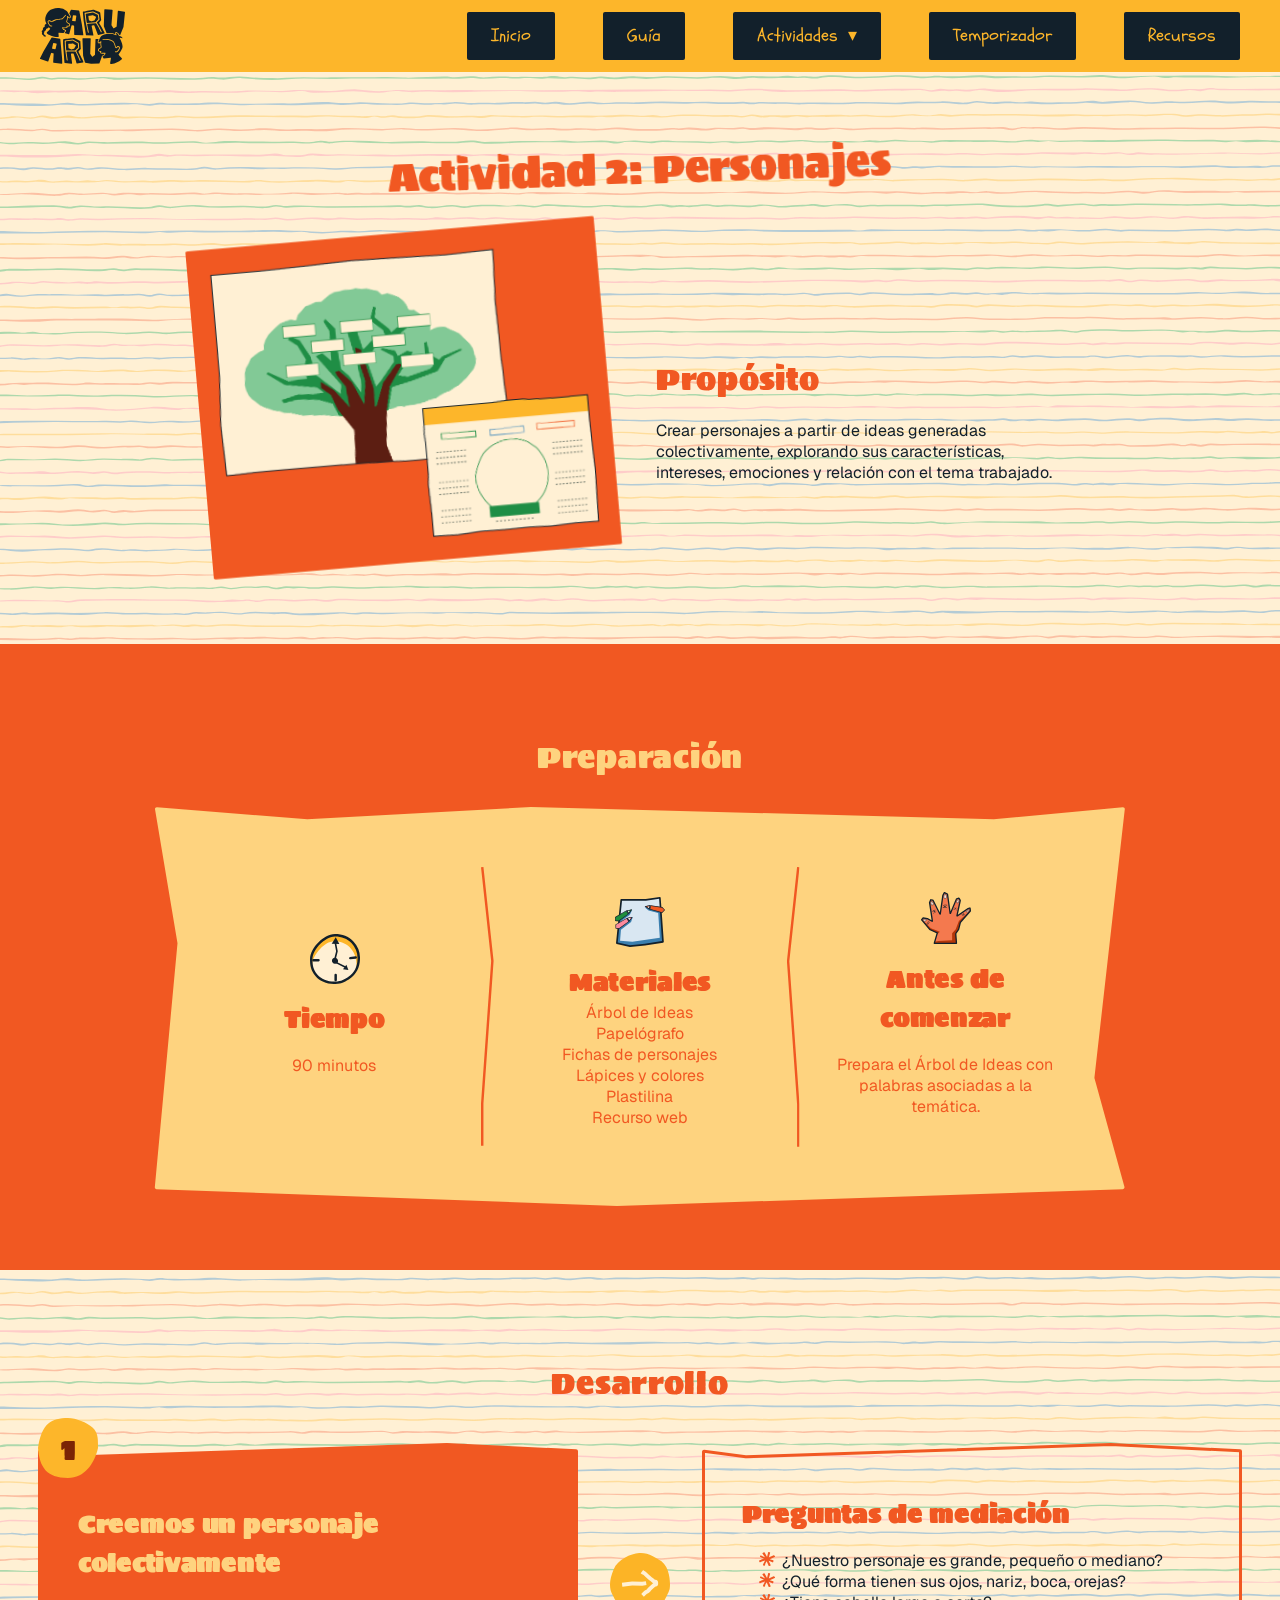
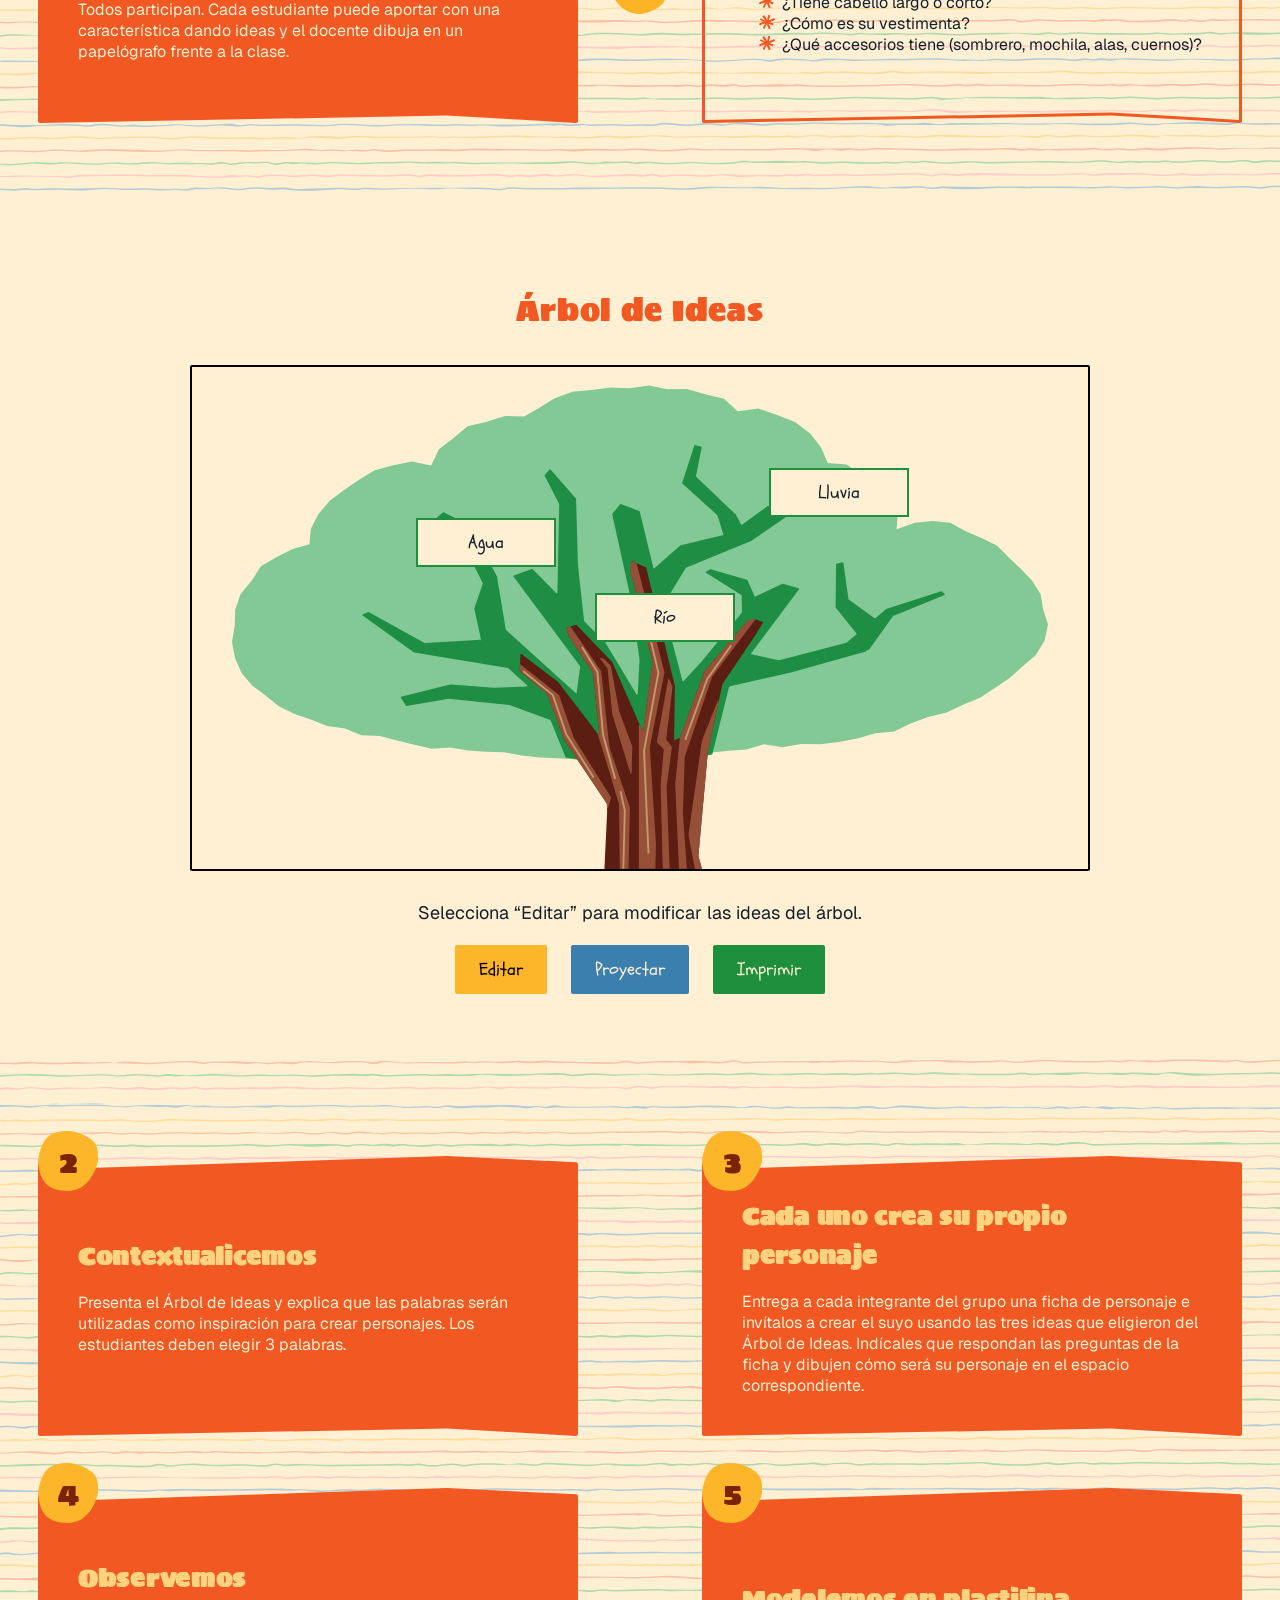
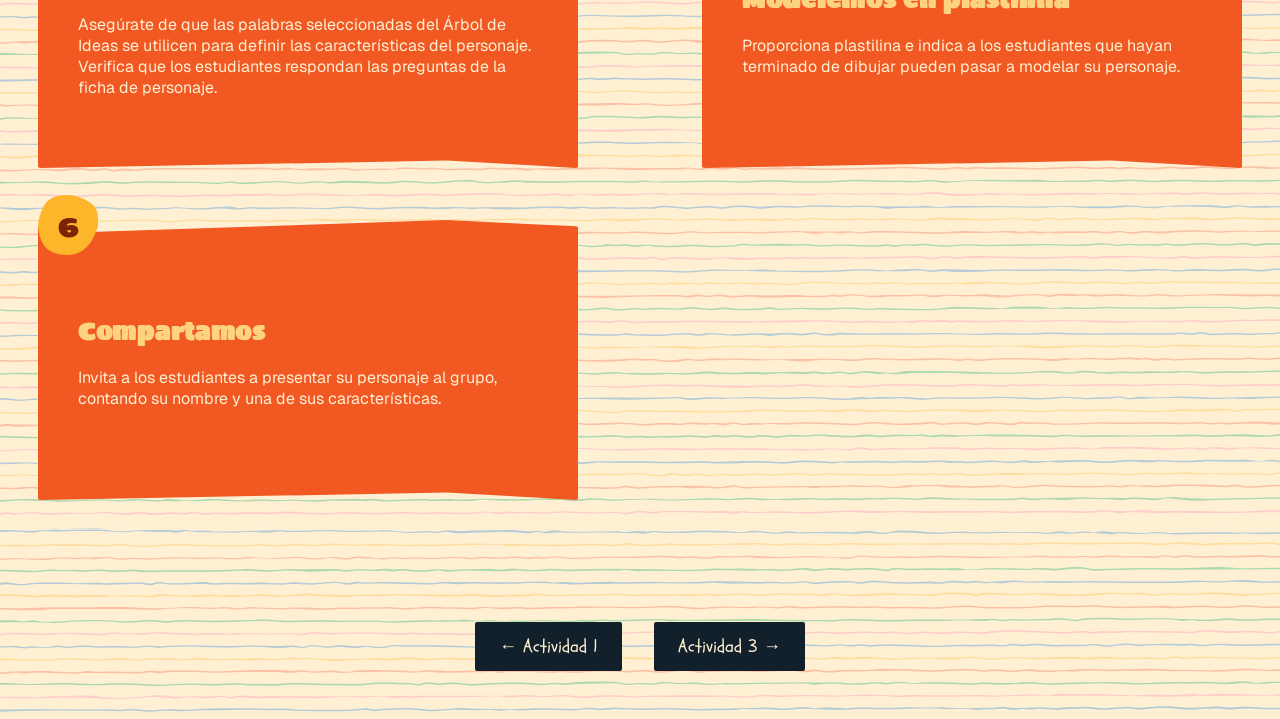
==== commit acf51f30: "Actualizacion ilustracion" ====
--- a/pages/actividad-personajes.html
+++ b/pages/actividad-personajes.html
@@ -150,7 +150,7 @@
 
         <h2 class="t-naranja animar-scroll image-scroll">Árbol de Ideas</h2>
         <div class="arbol-contenedor animar-scroll image-scroll">
-          <img class="arbol-fondo-impresion" src="/src/assets/img/arbol-illustracion.svg">
+          <img class="arbol-fondo-impresion" src="/src/assets/img/arbol-white.svg">
           <button id="btn-salir-proyeccion-arbol" class="btn-salir-proyeccion">
           <img
             src="../src/assets/img/cerrar-rojo.svg"
--- a/src/style.css
+++ b/src/style.css
@@ -895,8 +895,9 @@
     /*height: 500px;*/
     aspect-ratio: 16/9;
     margin: 30px auto;
-    
-    background-image: url("/src/assets/img/arbol-illustracion.svg");
+    border: solid 2px black;
+    border-radius: 2px;
+    background-image: url("/src/assets/img/arbol.svg");
     background-repeat: no-repeat;
     background-position: center;
     background-size: contain;
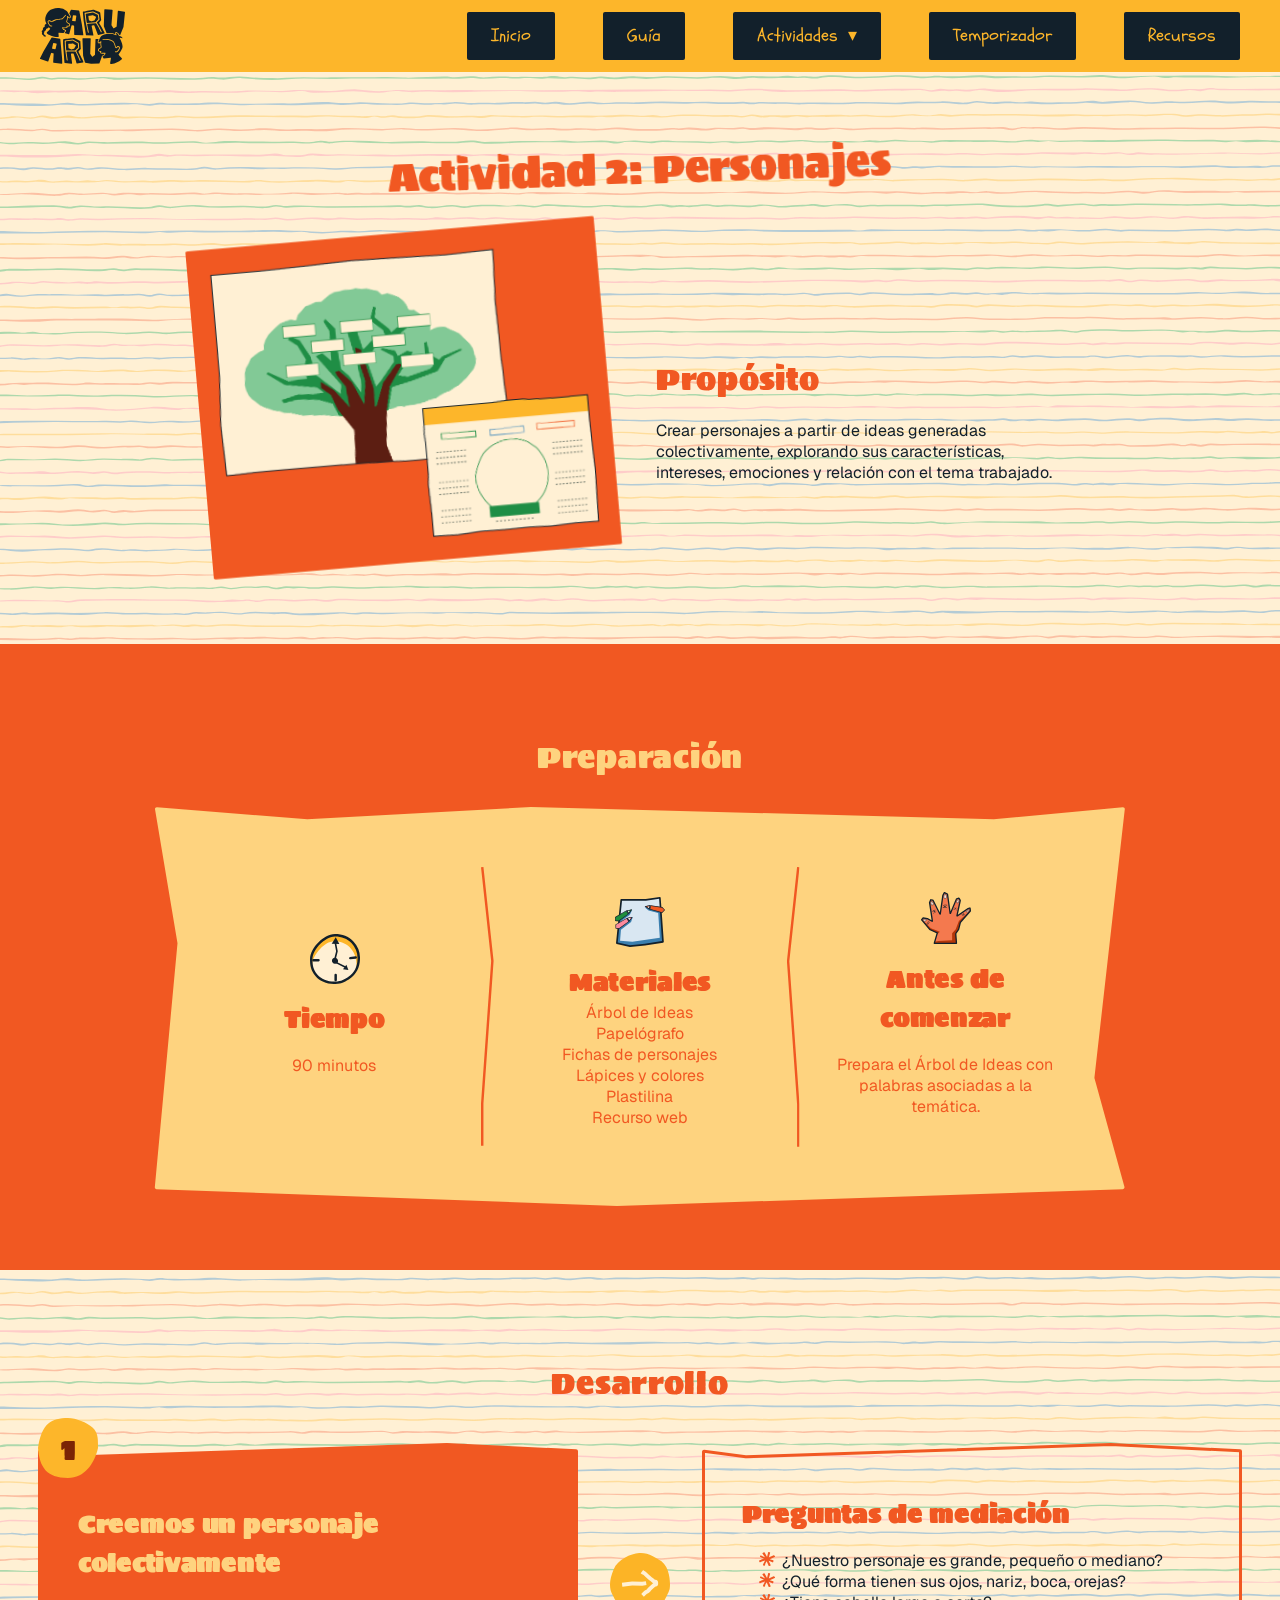
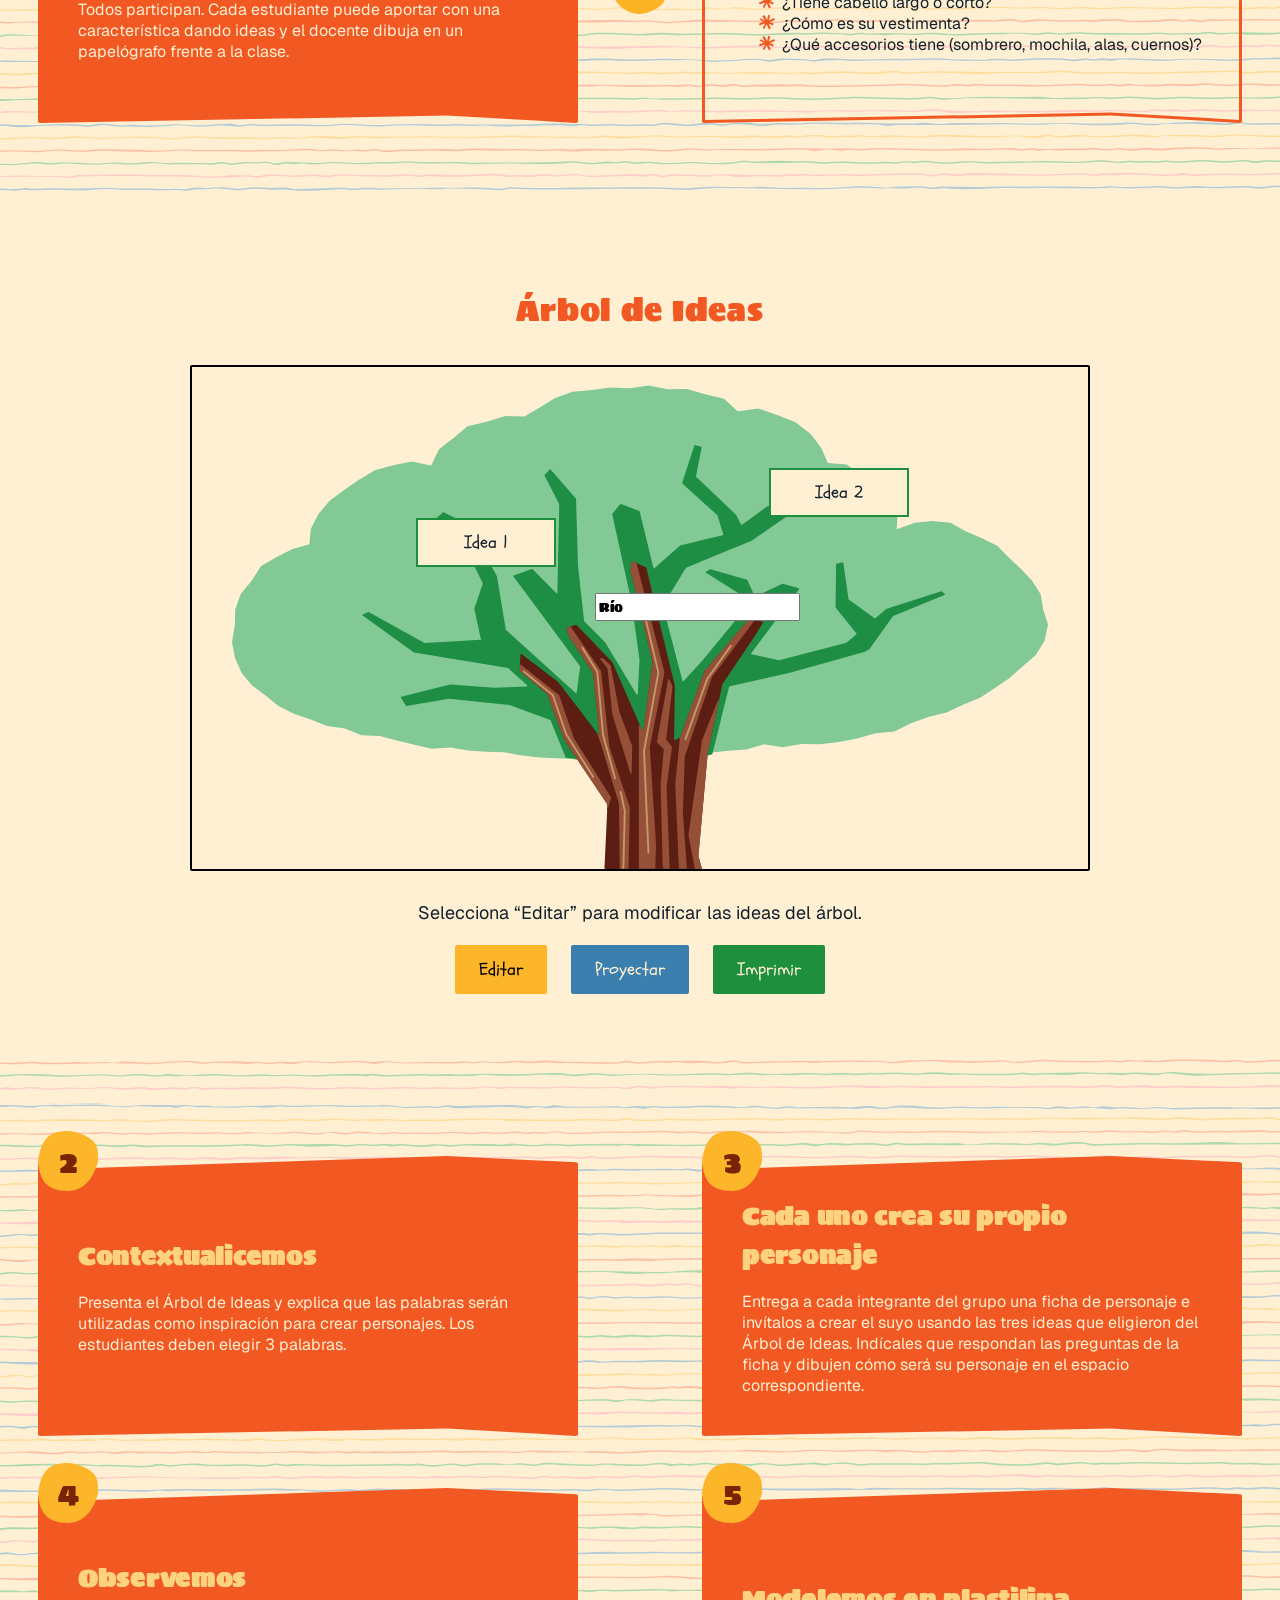
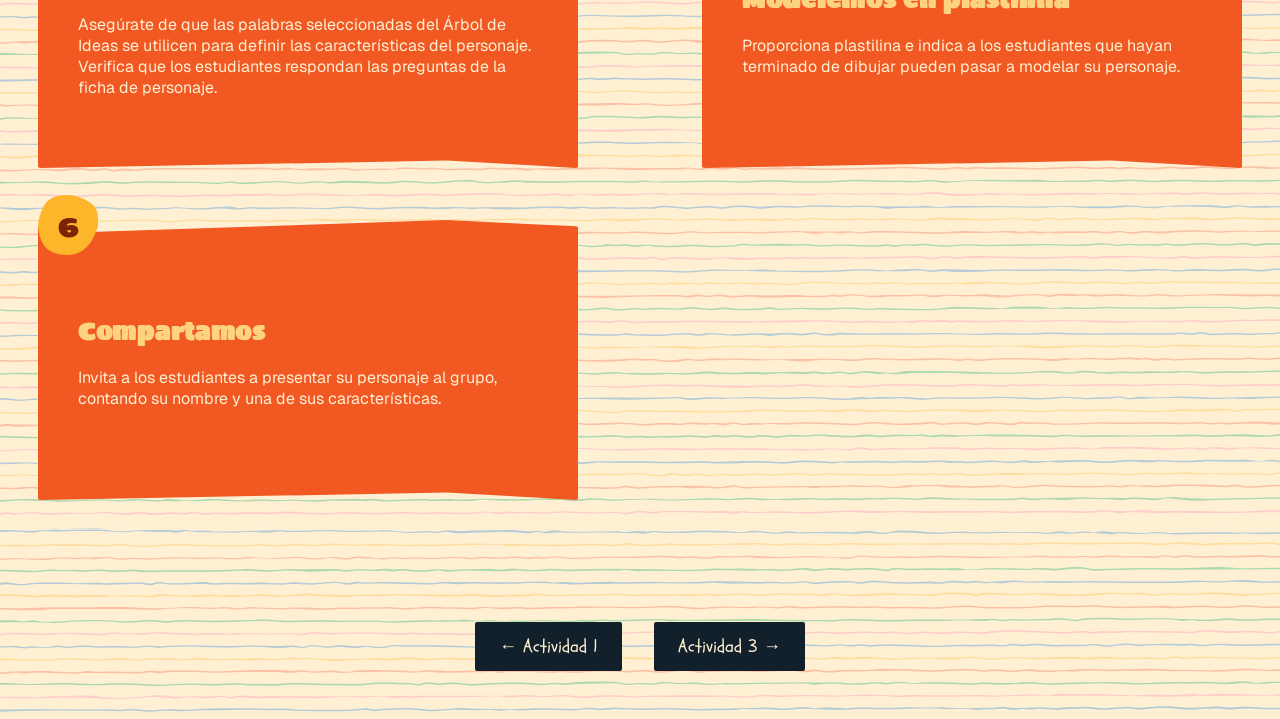
==== commit e6684250: "X" ====
--- a/pages/actividad-personajes.html
+++ b/pages/actividad-personajes.html
@@ -150,7 +150,7 @@
 
         <h2 class="t-naranja animar-scroll image-scroll">Árbol de Ideas</h2>
         <div class="arbol-contenedor animar-scroll image-scroll">
-          <img class="arbol-fondo-impresion" src="/src/assets/img/arbol-white.svg">
+          <img class="arbol-fondo-impresion" src="../src/assets/img/arbol-white.svg">
           <button id="btn-salir-proyeccion-arbol" class="btn-salir-proyeccion">
           <img
             src="../src/assets/img/cerrar-rojo.svg"
@@ -164,7 +164,7 @@
         <input 
             type="text" 
             class="idea" 
-            value="Agua" 
+            value="Idea 1" 
             readonly
         >
         <input 
@@ -178,7 +178,7 @@
         <input 
             type="text" 
             class="idea" 
-            value="Lluvia" 
+            value="Idea 2" 
             readonly
         >
         <input 
@@ -191,7 +191,7 @@
        <span class="icono-mover"></span>
         <input 
             type="text" 
-            class="idea" 
+            class="Idea 3" 
             value="Río" 
             readonly
         >
--- a/src/style.css
+++ b/src/style.css
@@ -30,15 +30,15 @@
 }   
 @font-face {
     font-family: "Sigmar";
-    src: url(/src/assets/fonts/Sigmar.ttf);
+    src: url(./assets/fonts/Sigmar.ttf);
 }
 @font-face {
     font-family: "Schoolbell";
-    src: url(/src/assets/fonts/Schoolbell.ttf);
+    src: url(./assets/fonts/Schoolbell.ttf);
 }
 @font-face {
     font-family: "Geist";
-    src: url("/src/assets/fonts/Geist-VariableFont_wght.ttf") format("truetype");
+    src: url("./assets/fonts/Geist-VariableFont_wght.ttf") format("truetype");
     font-weight: 100 900;
     font-style: normal;
 }
@@ -60,7 +60,7 @@
 
 .section-t{
     padding: var(--espacio-64) 0px;
-    background-image: url("/src/assets/img/lineas-t.svg");
+    background-image: url("./assets/img/lineas-t.svg");
     background-position: center;
     /*background-size: 100% 100%;*/
     background-repeat: repeat-y;
@@ -71,8 +71,10 @@
 }
 .section-patron{
     padding: var(--espacio-64) 0px;
-    background-image: url("/src/assets/img/Asset-45.svg");
+    background-image: url("./assets/img/Asset-45.svg");
     background-position: center;
+    /*background-repeat: repeat;/*repeat-check*/
+
 }
 .wrapper{
     display: flex;
@@ -178,24 +180,24 @@
 }
 .bullet-azul{
     list-style: none;
-    list-style-image: url('/src/assets/img/bullet-1.svg');
+    list-style-image: url('./assets/img/bullet-1.svg');
 }
 .bullet-azul li{
     margin-bottom: 2px;
 }
 .bullet-naranja{
     list-style: none;
-    list-style-image: url('/src/assets/img/bullet-2.svg');
+    list-style-image: url('./assets/img/bullet-2.svg');
 }
 .bullet-verde{
     list-style: none;
-    list-style-image: url('/src/assets/img/bullet-3.svg');
+    list-style-image: url('./assets/img/bullet-3.svg');
 }
 .bullet-check{
     margin: 0;
     padding: 0;
     list-style: none;
-    list-style-image: url('/src/assets/img/bullet-4.svg'); 
+    list-style-image: url('./assets/img/bullet-4.svg'); 
 }
 .logo {
     width: 48px;
@@ -515,7 +517,7 @@
 
 /*--------------SECCION PREPARACION-----------------*/
 .bloque-forma{
-    background-image: url("/src/assets/img/forma-preparacion.svg");
+    background-image: url("./assets/img/forma-preparacion.svg");
     background-repeat: no-repeat;
     background-position: center;
     background-size: 100% 100%;
@@ -627,7 +629,7 @@
     height: 60px;
     z-index: 2;
 
-    background-image: url("/src/assets/img/elipse-num.svg");
+    background-image: url("./assets/img/elipse-num.svg");
     background-size: contain;
     background-repeat: no-repeat;
     background-position: center;
@@ -656,13 +658,13 @@
 }
 /*---------------------SVG-DESARROLLO-----------------------*/
 .des-tablero{
-    background-image: url("/src/assets/img/forma-1.svg");
+    background-image: url("./assets/img/forma-1.svg");
     width: 540px;
     background-size: 100% 100%;
 }
 
 .des-border{
-    background-image: url("/src/assets/img/forma-border-1.svg");
+    background-image: url("./assets/img/forma-border-1.svg");
     width: 540px;
     background-size: 100% 100%;
 
@@ -670,22 +672,22 @@
 /*Personajes*/
 .des-personajes{
     background-color: var(--naranja);
-    mask: url("/src/assets/img/forma-1.svg") center / 100% 100% no-repeat;
+    mask: url("./assets/img/forma-1.svg") center / 100% 100% no-repeat;
     width: 540px;
 }
 .des-border-4{
-    background-image: url("/src/assets/img/forma-border-n-1.svg");
+    background-image: url("./assets/img/forma-border-n-1.svg");
     width: 540px;
 }
 /*Historia*/
 .des-historia{
     background-color: var(--verde);
-    mask: url("/src/assets/img/forma-1.svg") center / 100% 100% no-repeat;
+    mask: url("./assets/img/forma-1.svg") center / 100% 100% no-repeat;
     width: 540px;
     
 }
 .des-border-5{
-    background-image: url("/src/assets/img/forma-border-5.svg");
+    background-image: url("./assets/img/forma-border-5.svg");
     width: 540px;   
 }
 /*--------------NAVEGACIÓN ACTIVIDADES-----------------*/
@@ -897,7 +899,7 @@
     margin: 30px auto;
     border: solid 2px black;
     border-radius: 2px;
-    background-image: url("/src/assets/img/arbol.svg");
+    background-image: url("./assets/img/arbol.svg");
     background-repeat: no-repeat;
     background-position: center;
     background-size: contain;
@@ -1051,12 +1053,14 @@
     display: none;
     width: 20px;
     height: 20px;
-    background-image: url("/src/assets/img/icono-mover.svg");
+    background-image: url("./assets/img/icono-mover.svg");
     background-repeat: no-repeat;
     background-position: center;
     background-size: contain;
     cursor: grab;
     flex-shrink: 0;
+    touch-action: none;/*check-touchdown*/
+
 }.arbol-section.editando .idea-wrapper:hover {
     transform: translateY(-2px);
 }
@@ -1109,7 +1113,7 @@
 /*------------------ARBOL:IMPRIMIR---------------*/
 @media print {
     @page {
-        size: landscape;
+        size: A4 landscape;
         margin: 0;
     }
 
@@ -1170,21 +1174,34 @@
     /*.arbol-contenedor {
         width: 900px;
         height: 506px;
-        max-width: 100%;
-        margin: 30px auto;
+        max-width: none;
+        margin: 0 auto;
         position: relative;
+        overflow: visible
     }*/
     .arbol-contenedor {
-        width: 900px !important;
-        height: 506px !important;
+        width: 277mm !important;
+        height: 155.6mm !important;
         max-width: none !important;
         aspect-ratio: auto !important;
         margin: 0 auto !important;
         position: relative;
         overflow: visible !important;
+         box-sizing: border-box;
     }
     .arbol-ideas {
     z-index: 1;
+    }
+        .idea {
+        width: max-content !important;
+        max-width: none !important;
+        min-width: 0 !important;
+        box-sizing: border-box !important;
+        white-space: nowrap !important;
+        overflow: visible !important;
+        text-overflow: clip !important;
+        -webkit-appearance: none;
+        appearance: none;
     }
 }
 
@@ -1315,14 +1332,14 @@
 .rompe{
     width: 460px;
     height: 360px; 
-    background-image: url(/src/assets/img/rompe.svg);
+    background-image: url(./assets/img/rompe.svg);
     transform: translateX(-100px);
        
 }
 .cabeza{
     width: 405px;
     height: 360px;
-    background-image: url(/src/assets/img/cabezas.svg);  
+    background-image: url(./assets/img/cabezas.svg);  
     transform: translateX(100px)
 }
 .rompe,
@@ -1954,7 +1971,7 @@
 /*--------------------INICIO:MOVIL---------------*/
 .section-patron{
     padding: var(--espacio-32);
-    background-image: url('/src/assets/img/patron-section.svg');
+    background-image: url('./assets/img/patron-section.svg');
     background-position: center;
     /*background-repeat: repeat-y;*/
     /*background-size: 360px auto;*/
@@ -2071,7 +2088,7 @@
     gap: 0px;
 }
 .bloque-forma{
-    background-image: url('/src/assets/img/forma-preparacion-movil.svg');
+    background-image: url('./assets/img/forma-preparacion-movil.svg');
     background-size: 100% 100%;
     background-position: center;
     background-repeat: no-repeat;
@@ -2112,7 +2129,7 @@
         grid-column: 1;
     }
 .numero-paso{
-    top: 2px;
+    top: 0;
     /*transform: translateY(-50%);*/
     width: 36px;
     height: 36px;
@@ -2167,11 +2184,11 @@
     max-width: 312px;
 }
 .des-border{
-    background-image: url('/src/assets/img/forma-border-0-movil.svg');
+    background-image: url('./assets/img/forma-border-0-movil.svg');
     height: 166px;
 }
 .desa-movil-2{
-    background-image: url('/src/assets/img/forma-movil-a2.svg');
+    background-image: url('./assets/img/forma-movil-a2.svg');
     width: 312px;
     height: 230px;
 }
@@ -2182,16 +2199,16 @@
        -webkit-mask: none;
 
      background-color: transparent;
-    background-image: url('/src/assets/img/forma-n1-movil.svg');
+    background-image: url('./assets/img/forma-n1-movil.svg');
     width: 312px;
 }
 .des-border-4{
-    background-image: url('/src/assets/img/forma-border-n1-movil.svg');
+    background-image: url('./assets/img/forma-border-n1-movil.svg');
     width: 312px;
     height: 225px;
 }
 .desn-movil-3{
-    background-image: url('/src/assets/img/forma-movil-n3.svg');
+    background-image: url('./assets/img/forma-movil-n3.svg');
     width: 312px;
     height: 250px;
 }
@@ -2200,12 +2217,12 @@
     mask: none;
        -webkit-mask: none;
     background-color: transparent;
-    background-image: url('/src/assets//img/forma-v1-movil.svg');   
+    background-image: url('./assets//img/forma-v1-movil.svg');   
     width: 312px;
     height: 270px;
 }
 .des-border-5{
-    background-image: url('/src/assets/img/forma-border-v1-movil.svg');
+    background-image: url('./assets/img/forma-border-v1-movil.svg');
     width: 312px;
     height: 196px;
 }
@@ -2213,7 +2230,7 @@
     mask: none;
        -webkit-mask: none;
     background-color: transparent;
-    background-image: url('/src/assets//img/forma-movil-v2.svg');   
+    background-image: url('./assets//img/forma-movil-v2.svg');   
     width: 312px;
     height: 190px;
 }
@@ -2221,7 +2238,7 @@
     mask: none;
        -webkit-mask: none;
     background-color: transparent;
-    background-image: url('/src/assets//img/forma-movil-v3.svg');   
+    background-image: url('./assets//img/forma-movil-v3.svg');   
     width: 312px;
     height: 225px;
 }
@@ -2244,9 +2261,13 @@
 
     #pregunta-input {
         width: 100%;
+        height: 60px;
+        min-height: 60px;
         font-size: 18px;
         padding: 10px 16px;
         line-height: 24px;
+         text-align: center;
+        box-sizing: border-box;
     }
 
     .pregunta-botones {
@@ -2600,7 +2621,7 @@
 
     .tiempos-rapidos button {
         width: 48px;
-        height: 40px;
+        height: 48px;
         font-size: 16px;
     }
 
@@ -2838,11 +2859,11 @@
     }
     /*SVGS-TABLET*/
     .des-tablero{
-        background-image: url('/src/assets/img/forma-azul-tablet.svg');
+        background-image: url('./assets/img/forma-azul-tablet.svg');
 
     }
     .des-border{
-        background-image: url('/src/assets/img/border1-azul-tablet.svg');
+        background-image: url('./assets/img/border1-azul-tablet.svg');
         width: 330px;
     }
     .des-personajes{
@@ -2850,18 +2871,18 @@
         -webkit-mask: none;
         background-color: transparent;
      
-        background-image: url('/src/assets/img/forma-naranja-tablet.svg');
+        background-image: url('./assets/img/forma-naranja-tablet.svg');
         /*height: 250px;*/
     }
     .des-border-4{
-        background-image: url('/src/assets/img/border-naranja-tablet.svg');
+        background-image: url('./assets/img/border-naranja-tablet.svg');
     }
     .des-historia{
         background-color: var(--verde);
-        mask: url("/src/assets/img/forma-naranja-tablet.svg") center / 100% 100% no-repeat;
+        mask: url("./assets/img/forma-naranja-tablet.svg") center / 100% 100% no-repeat;
     }
     .des-border-5{
-        background-image: url('/src/assets/img/border-verde-tablet.svg');
+        background-image: url('./assets/img/border-verde-tablet.svg');
 
     }
     /*--------------------------TEMPORIZADOR-TABLET--------------------------------*/
@@ -2874,10 +2895,9 @@
         gap: 28px;
     }
 
-    .temporizador-reloj {
+    /*.temporizador-reloj {
         font-size: 80px;
-    }
-
+    }*/
     .temporizador-controles {
         gap: 12px;
     }
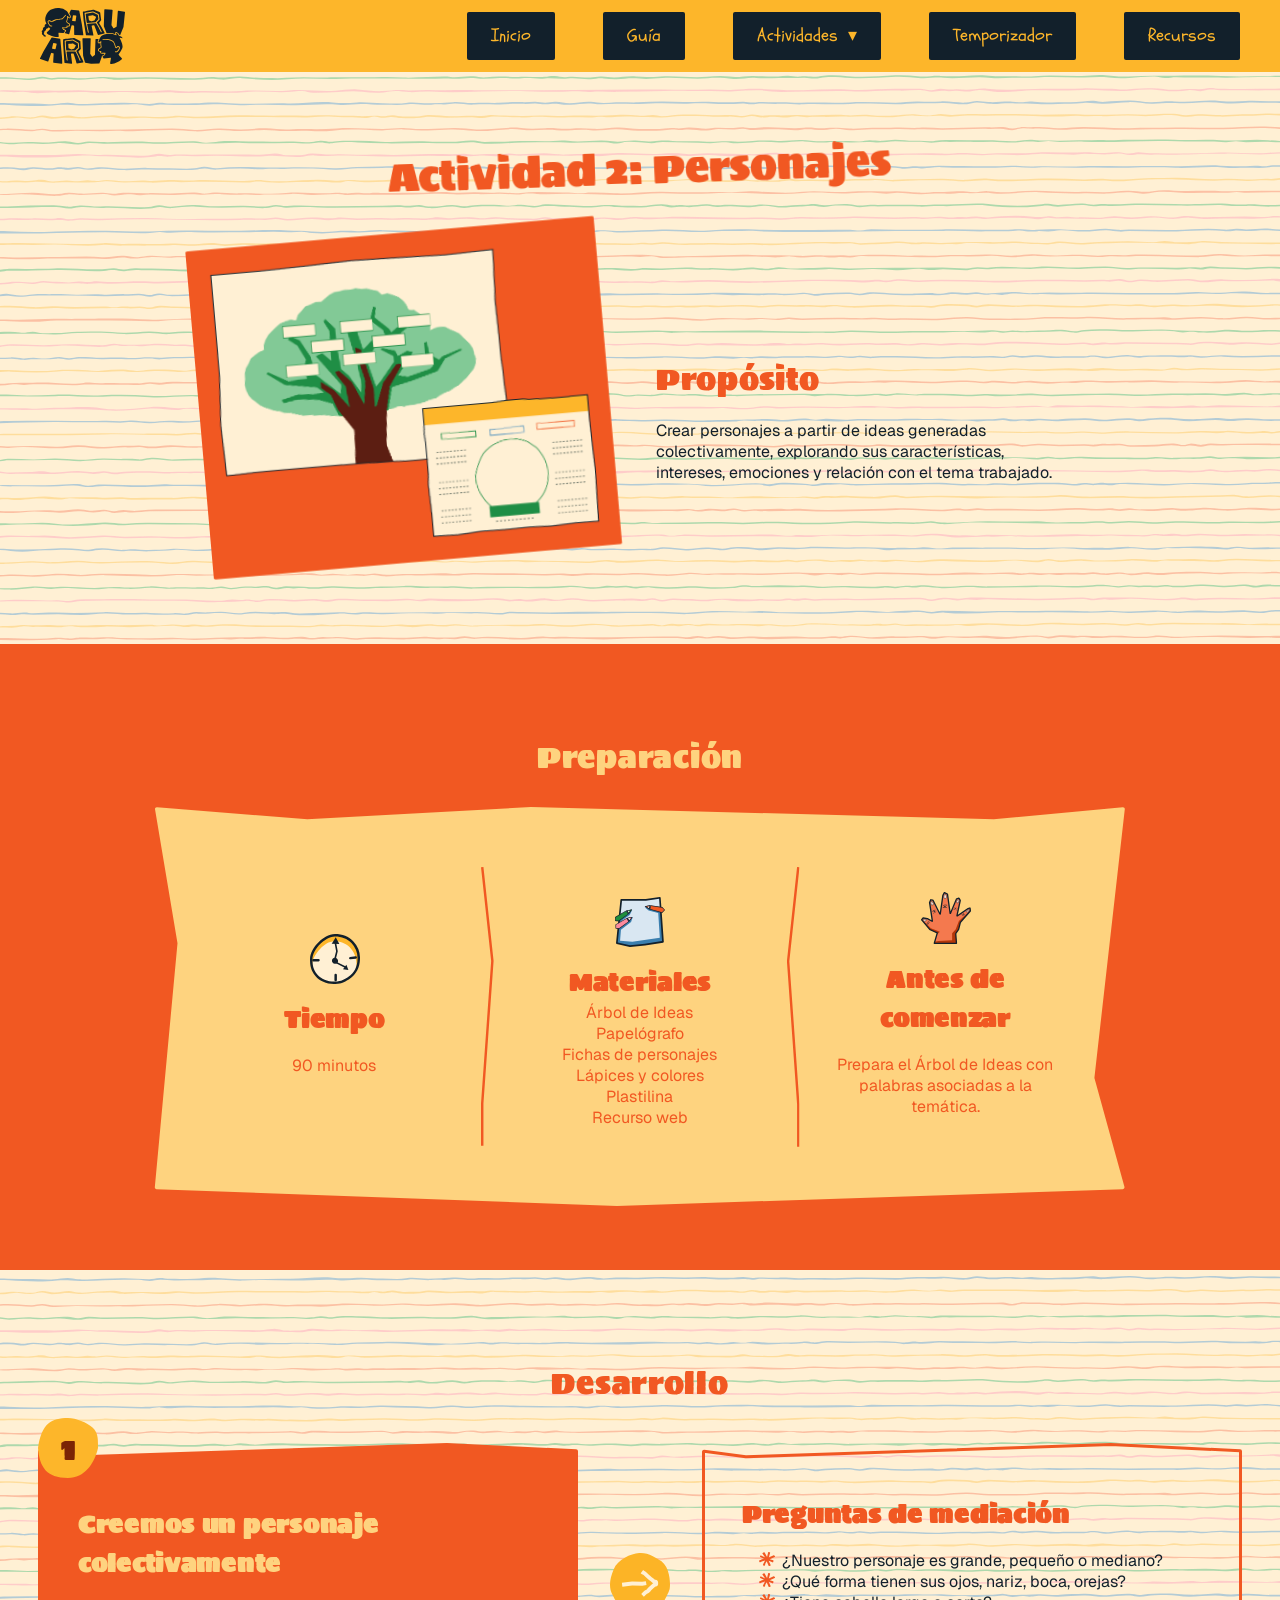
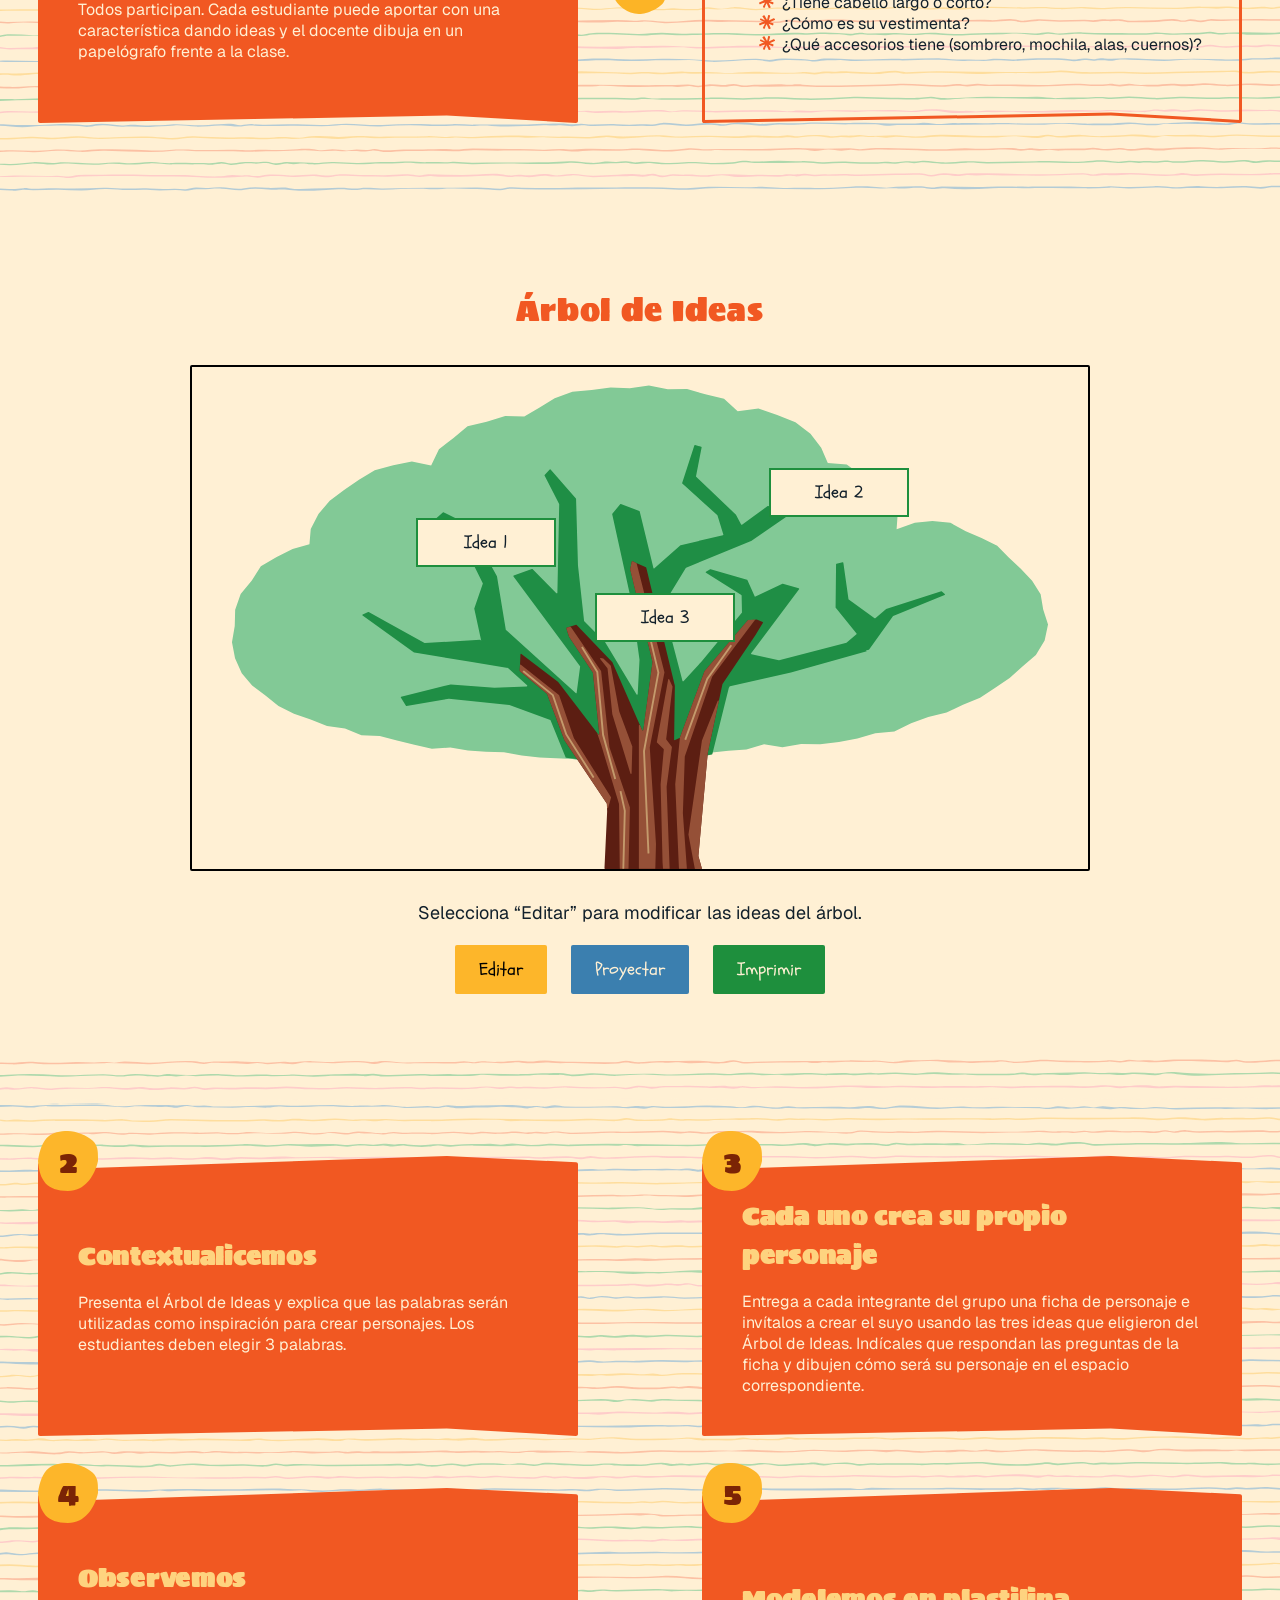
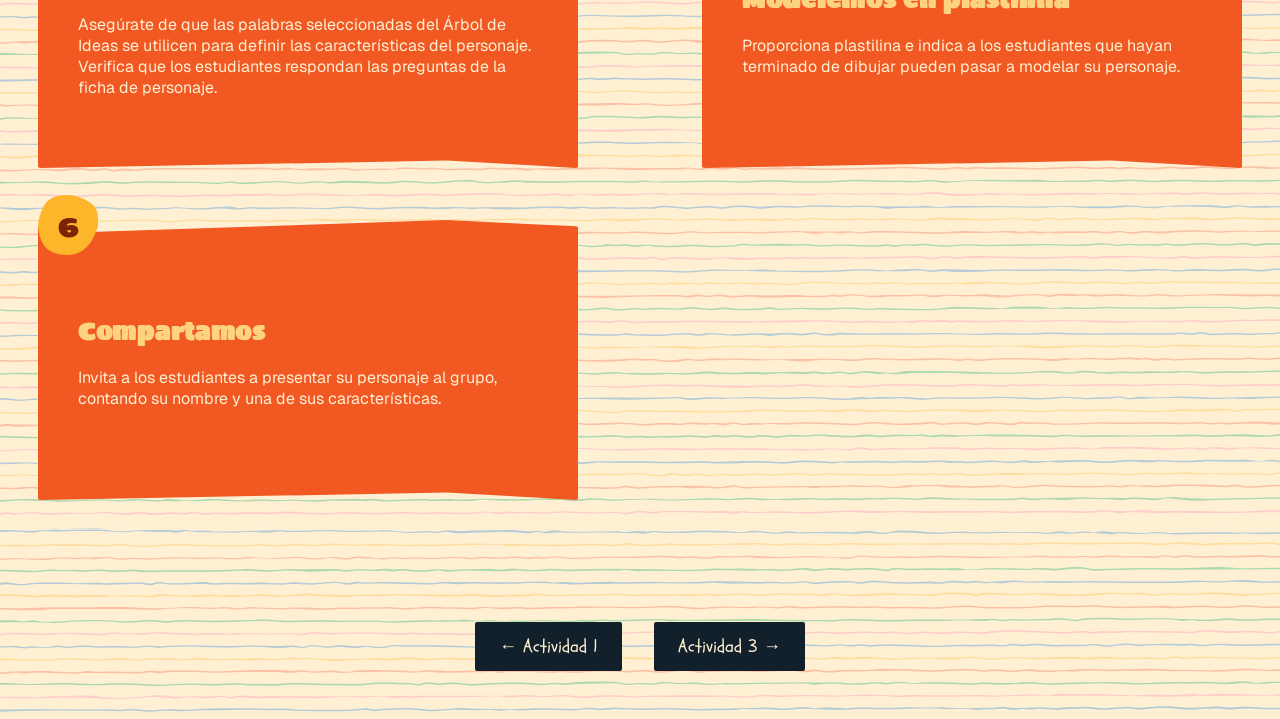
==== commit 43f9fc99: "Correcciones" ====
--- a/pages/actividad-personajes.html
+++ b/pages/actividad-personajes.html
@@ -191,8 +191,8 @@
        <span class="icono-mover"></span>
         <input 
             type="text" 
-            class="Idea 3" 
-            value="Río" 
+            class="idea" 
+            value="Idea 3" 
             readonly
         >
         <input 
